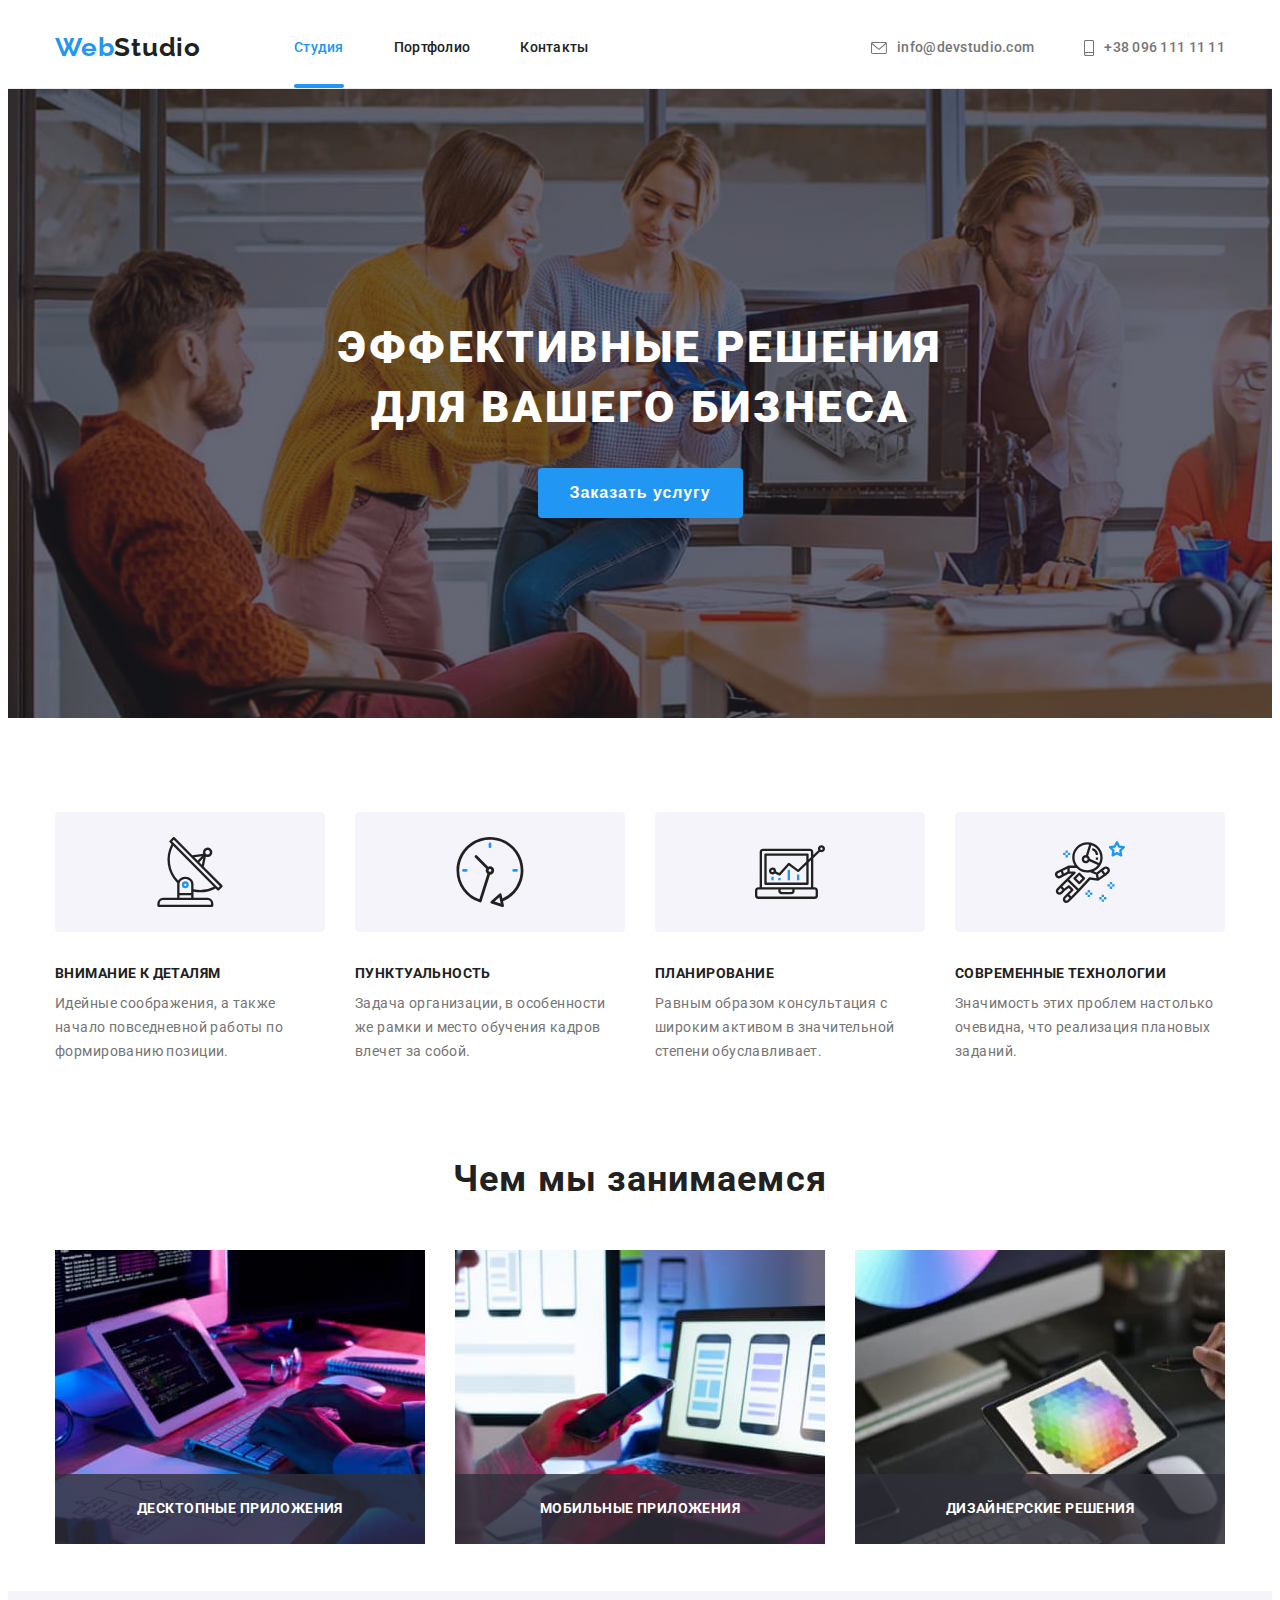
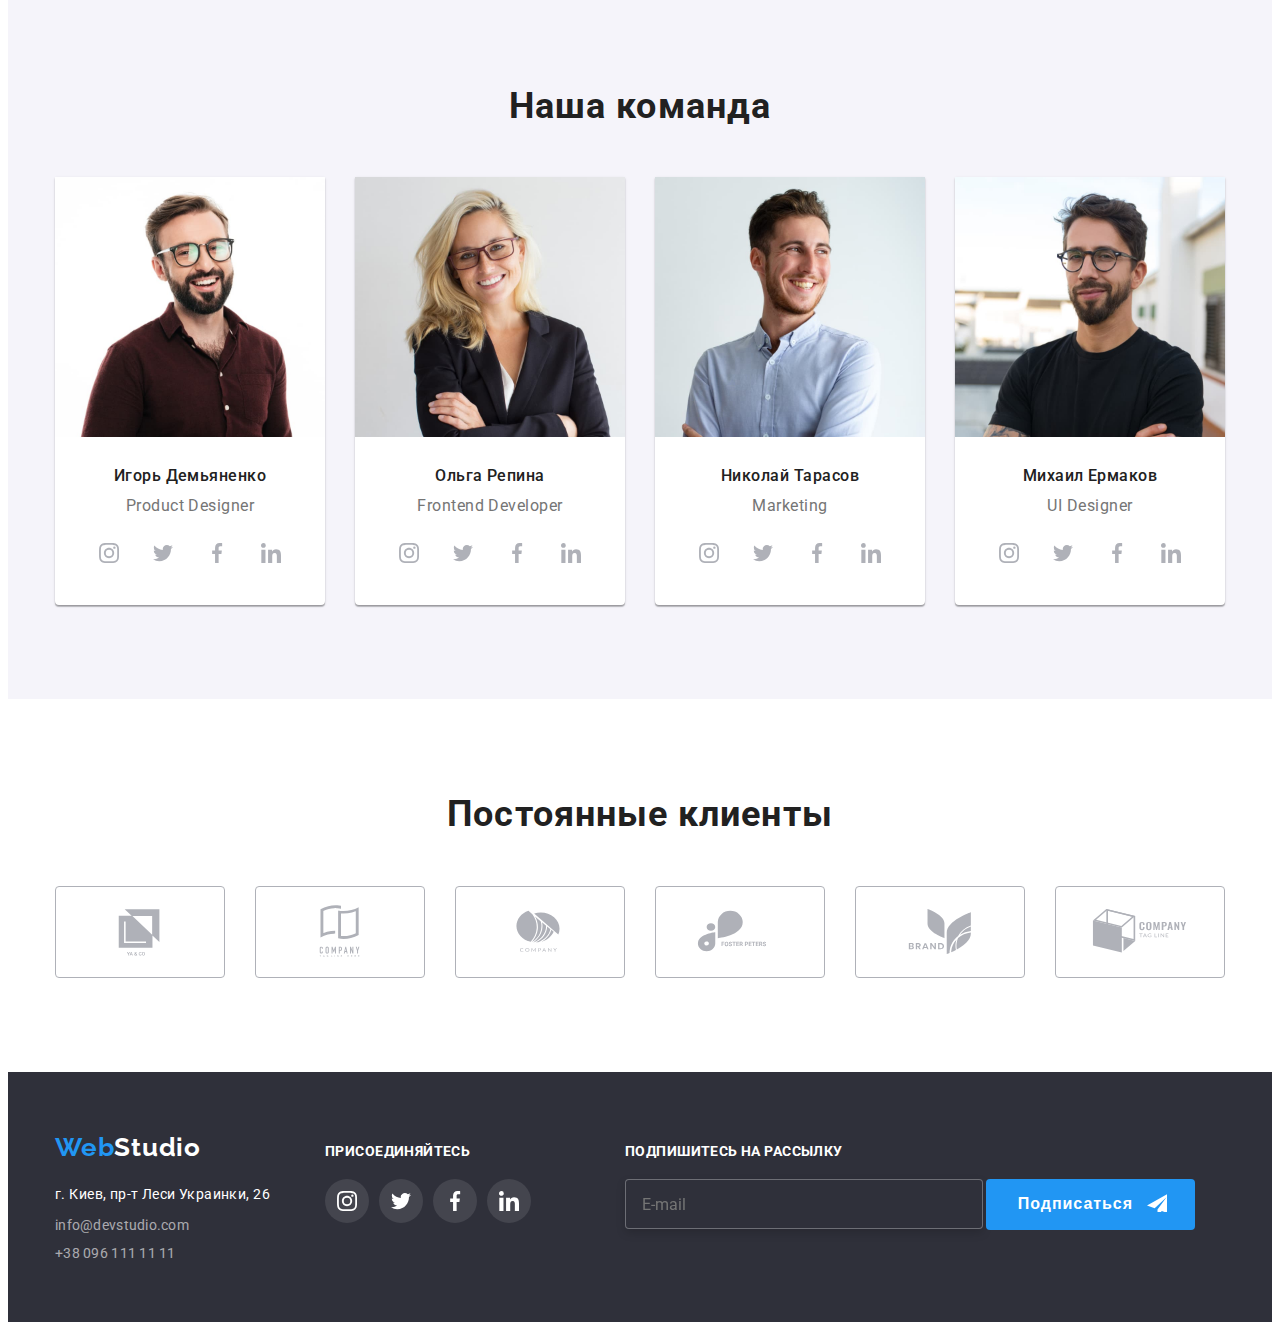
==== index.html @ 7440a3cd "Добавлены формы" ====
<!DOCTYPE html>
<html lang="ru">
<head>
    <meta charset="UTF-8">
    <meta http-equiv="X-UA-Compatible" content="IE=edge">
    <meta name="viewport" content="width=device-width, initial-scale=1.0">
    <title>WebStudio</title>
    <link rel="stylesheet" href="https://cdnjs.cloudflare.com/ajax/libs/modern-normalize/1.1.0/modern-normalize.min.css" integrity="sha512-wpPYUAdjBVSE4KJnH1VR1HeZfpl1ub8YT/NKx4PuQ5NmX2tKuGu6U/JRp5y+Y8XG2tV+wKQpNHVUX03MfMFn9Q==" crossorigin="anonymous" referrerpolicy="no-referrer" />
    <link rel="preconnect" href="https://fonts.googleapis.com"> 
<link rel="preconnect" href="https://fonts.gstatic.com" crossorigin> 
<link href="https://fonts.googleapis.com/css2?family=Raleway:wght@700&family=Roboto:wght@400;500;700;900&display=swap" rel="stylesheet">
<link rel="stylesheet" href="./css/styles.css">
</head>
<body>
    <!--HEADER-->
    <header class="page-header">
       <div class="container header-container">
        <nav class="nav">
            <a class="head-logo" href="./index.html" >Web<span class="logo-black">Studio</span></a>
            <ul class="site-nav list">
            <li class="nav-item">
                <a class="nav-link current" href="./index.html">Студия</a></li>
            <li class="nav-item">
                <a class="nav-link" href="./portfolio.html">Портфолио</a></li>
            <li class="nav-item">
                <a class="nav-link" href="">Контакты</a></li>
        </ul>
    </nav>

        <ul class="adress-list list">
            <li class="adress-link-item">
                <a class="adress-link link" href="mailto:info@devstudio.com">
            <svg class="icon-mail" width="16" height="12">
                <use href="./images/icons.svg#icon-mail"></use></svg>info@devstudio.com</a></li>

            <li class="adress-link-item">
                <a class="adress-link link" href="tel:+380961111111">
                    <svg class="icon-smartphone" width="10" height="16">
                        <use href="./images/icons.svg#icon-smartphone"></use>
                    </svg>+38 096 111 11 11</a></li>
        </ul>
        </div>
    </header>
    <main>
        <!--HERO-->
        <section class="section-hero section">
            <div class="container">
                <div class="title-wrap">
            <h1 class="headline">Эффективные решения для вашего бизнеса</h1>
            <button class="btn" type="button" data-modal-open>Заказать услугу</button>
                </div>
            </div>
        </section>
         <!-- ADVANTAGES----->
        <section class="section-advantages section">
            <div class="container">
            <h2 hidden>Наши преимущества</h2>
            <ul class="advantages-list list">
                <li class="advantage-item icon-antenna">
                    <h3 class="advantage-title">Внимание к деталям</h3>
                    <p class="advantages-text">Идейные соображения, а также начало повседневной работы по формированию позиции.</p>
                </li>
                <li class="advantage-item icon-clock">
                    <h3 class="advantage-title">Пунктуальность</h3>
                    <p class="advantages-text">Задача организации, в особенности же рамки и место обучения кадров влечет за собой.</p>
                </li>
                <li class="advantage-item icon-monitor">
                    <h3 class="advantage-title">Планирование</h3>
                    <p class="advantages-text">Равным образом консультация с широким активом в значительной степени обуславливает.</p>
                </li>
                <li class="advantage-item icon-astronaut">
                    <h3 class="advantage-title">Современные технологии</h3>
                    <p class="advantages-text">Значимость этих проблем настолько очевидна, что реализация плановых заданий.</p>
                </li>
            </ul>
            </div>
        </section>

         <!-- GALLERY -->
    <section class="section-gallery section">
        <div class="container">
        <h2 class="title">Чем мы занимаемся</h2>
        <ul class="img-list-gallery list">
            <li class="img-item-gallery">
                <img class="img-gallery img" 
                src="./images/a1.jpg" 
                alt="Рабочий процесс" 
                width="370" 
                height="294">
              <p class="gallery-overlay">Десктопные приложения</p>
            </li>
            <li class="img-item-gallery">
                <img class="img-gallery img" 
                src="./images/a2.jpg" 
                alt="Рабочий процесс" 
                width="370" 
                height="294">
                <p class="gallery-overlay">Мобильные приложения</p>
            </li>
            <li class="img-item-gallery">
                <img class="img-gallery img" 
                src="./images/a3.jpg" 
                alt="Рабочий процесс" 
                width="370" 
                height="294">
                <p class="gallery-overlay">Дизайнерские решения</p>
            </li>
        </ul>
        </div>
    </section>

     <!-- TEAM -->
    <section class="section-team section">
        <div class="container">
        <h2 class="title">Наша команда</h2>
        <ul class="team-list list">
            <li class="team-item">
                <img 
                class="img-team img" 
                src="./images/a4.jpg" 
                alt="Член команды" 
                width="270" 
                height="260"/>
                <div class="team-sub">
                <h3 class="team-name">Игорь Демьяненко</h3>
                <p class="team-position">Product Designer</p>
                <ul class="social-media-links-list list">
                    <li class="social-media-item">
                        <a href="" class="social-media-link">
                            <svg class="social-media-icon"
                                 width="20"
                                 height="20">
                            <use href="./images/icons.svg#icon-instagram"></use>
                            </svg>
                        </a>
                    </li>
                    <li class="social-media-item">
                        <a href="" class="social-media-link">
                            <svg class="social-media-icon"
                                 width="20"
                                 height="20">
                            <use href="./images/icons.svg#icon-twitter"></use>
                            </svg>
                        </a>
                    </li>
                    <li class="social-media-item">
                        <a href="" class="social-media-link">
                            <svg class="social-media-icon"
                                 width="20"
                                 height="20">
                            <use href="./images/icons.svg#icon-facebook"></use>
                            </svg>
                        </a>
                    </li>
                    <li class="social-media-item">
                        <a href="" class="social-media-link">
                            <svg class="social-media-icon"
                                 width="20"
                                 height="20">
                            <use href="./images/icons.svg#icon-linkedin"></use>
                            </svg>
                        </a>
                    </li>
                </ul>
            </div>
        </li>

            <li class="team-item">
                <img class="img-team img" 
                src="./images/a5.jpg" 
                alt="Член команды" 
                width="270" 
                height="260">
                <div class="team-sub">
                    <h3 class="team-name">Ольга Репина</h3>
                <p class="team-position">Frontend Developer</p>
                <ul class="social-media-links-list list">
                    <li class="social-media-item">
                        <a href="" class="social-media-link">
                            <svg class="social-media-icon"
                                 width="20"
                                 height="20">
                            <use href="./images/icons.svg#icon-instagram"></use>
                            </svg>
                        </a>
                    </li>
                    <li class="social-media-item">
                        <a href="" class="social-media-link">
                            <svg class="social-media-icon"
                                 width="20"
                                 height="20">
                            <use href="./images/icons.svg#icon-twitter"></use>
                            </svg>
                        </a>
                    </li>
                    <li class="social-media-item">
                        <a href="" class="social-media-link">
                            <svg class="social-media-icon"
                                 width="20"
                                 height="20">
                            <use href="./images/icons.svg#icon-facebook"></use>
                            </svg>
                        </a>
                    </li>
                    <li class="social-media-item">
                        <a href="" class="social-media-link">
                            <svg class="social-media-icon"
                                 width="20"
                                 height="20">
                            <use href="./images/icons.svg#icon-linkedin"></use>
                            </svg>
                        </a>
                    </li>
                </ul>
            </div>
        </li>

            <li class="team-item">
                <img class="img-team img" 
                src="./images/a6.jpg" 
                alt="Член команды" 
                width="270" 
                height="260">
                <div class="team-sub">
                    <h3 class="team-name">Николай Тарасов</h3>
                <p class="team-position">Marketing</p>
                <ul class="social-media-links-list list">
                    <li class="social-media-item">
                        <a href="" class="social-media-link">
                            <svg class="social-media-icon"
                                 width="20"
                                 height="20">
                            <use href="./images/icons.svg#icon-instagram"></use>
                            </svg>
                        </a>
                    </li>
                    <li class="social-media-item">
                        <a href="" class="social-media-link">
                            <svg class="social-media-icon"
                                 width="20"
                                 height="20">
                            <use href="./images/icons.svg#icon-twitter"></use>
                            </svg>
                        </a>
                    </li>
                    <li class="social-media-item">
                        <a href="" class="social-media-link">
                            <svg class="social-media-icon"
                                 width="20"
                                 height="20">
                            <use href="./images/icons.svg#icon-facebook"></use>
                            </svg>
                        </a>
                    </li>
                    <li class="social-media-item">
                        <a href="" class="social-media-link">
                            <svg class="social-media-icon"
                                 width="20"
                                 height="20">
                            <use href="./images/icons.svg#icon-linkedin"></use>
                            </svg>
                        </a>
                    </li>
                </ul>
            </div>
        </li>

            <li class="team-item">
                <img class="img-team img" 
                src="./images/a7.jpg" 
                alt="Член команды" 
                width="270" 
                height="260">
                <div class="team-sub">
                    <h3 class="team-name">Михаил Ермаков</h3>
                <p class="team-position">UI Designer</p>
                <ul class="social-media-links-list list">
                    <li class="social-media-item">
                        <a href="" class="social-media-link">
                            <svg class="social-media-icon"
                                 width="20"
                                 height="20">
                            <use href="./images/icons.svg#icon-instagram"></use>
                            </svg>
                        </a>
                    </li>
                    <li class="social-media-item">
                        <a href="" class="social-media-link">
                            <svg class="social-media-icon"
                                 width="20"
                                 height="20">
                            <use href="./images/icons.svg#icon-twitter"></use>
                            </svg>
                        </a>
                    </li>
                    <li class="social-media-item">
                        <a href="" class="social-media-link">
                            <svg class="social-media-icon"
                                 width="20"
                                 height="20">
                            <use href="./images/icons.svg#icon-facebook"></use>
                            </svg>
                        </a>
                    </li>
                    <li class="social-media-item">
                        <a href="" class="social-media-link">
                            <svg class="social-media-icon"
                                 width="20"
                                 height="20">
                            <use href="./images/icons.svg#icon-linkedin"></use>
                            </svg>
                        </a>
                    </li></ul></div>
         </li></ul></div>
          </section>
          <!--CLIENTS-->
        <section class="section-our-clients">
            <div class="container">
                <h2 class="title">Постоянные клиенты</h2>
                <ul class="our-clients-links-list list">

                    <li class="our-clients-item">
                        <a href="" class="our-client-link link">
                            <svg class="our-client-icon"
                                 width="106"
                                 height="60">
                            <use href="./images/icons.svg#icon-logo-one"></use>
                            </svg>
                        </a>
                    </li>

                    <li class="our-clients-item">
                        <a href="" class="our-client-link link">
                            <svg class="our-client-icon"
                                 width="106"
                                 height="60">
                            <use href="./images/icons.svg#icon-logo-two"></use>
                            </svg>
                        </a>
                    </li>

                    <li class="our-clients-item">
                        <a href="" class="our-client-link link">
                            <svg class="our-client-icon"
                                 width="106"
                                 height="60">
                            <use href="./images/icons.svg#icon-logo-three"></use>
                            </svg>
                        </a>
                    </li>

                    <li class="our-clients-item">
                        <a href="" class="our-client-link link">
                            <svg class="our-client-icon"
                                 width="106"
                                 height="60">
                            <use href="./images/icons.svg#icon-logo-four"></use>
                            </svg>
                        </a>
                    </li>

                    <li class="our-clients-item">
                        <a href="" class="our-client-link link">
                            <svg class="our-client-icon"
                                 width="106"
                                 height="60">
                            <use href="./images/icons.svg#icon-logo-five"></use>
                            </svg>
                        </a>
                    </li>

                    <li class="our-clients-item">
                        <a href="" class="our-client-link link">
                            <svg class="our-client-icon"
                                 width="106"
                                 height="60">
                            <use href="./images/icons.svg#icon-logo-six"></use>
                            </svg>
                        </a>
                    </li></ul>
            </div>
        </section>
    </main>

    <!--FOOTER-->
    <footer class="page-footer">
        <div class="container footer-flex">
            <div class="footer-box">
            <div class="logo-contacts">
            <a class="foot-logo link" 
            href="./index.html">Web<span class="logo-white">Studio</span></a>
            <!-- CONTACTS -->
            <address class="contacts">
                <ul class="contact-list list">
                    <li class="contact-item">
                        <a class="city link" 
                        href="">г. Киев, пр-т Леси Украинки, 26</a></li>
                    <li class="contact-item">
                        <a class="contact-link" 
                        href="mailto:info@devstudio.com">info@devstudio.com</a></li>
                    <li class="contact-item">
                        <a class="contact-link" 
                        href="tel:+380961111111">+38 096 111 11 11</a></li>
                </ul>
            </address></div>
            <!--------FOOTER-SOCIAL-LINKS---->
        <div class="footer-social-links">
            <b class="footer-title">присоединяйтесь</b>
            <ul class="footer-social-list list">
                <li class="footer-social-item">
                    <a href="" class="footer-social-link">
                        <svg class="footer-social-icon"
                             width="20"
                             height="20">
                        <use href="./images/icons.svg#icon-instagram"></use>
                        </svg>
                    </a>
                </li>
                
                <li class="footer-social-item">
                    <a href="" class="footer-social-link">
                        <svg class="footer-social-icon"
                             width="20"
                             height="20">
                        <use href="./images/icons.svg#icon-twitter"></use>
                        </svg>
                    </a>
                </li>
                <li class="footer-social-item">
                    <a href="" class="footer-social-link">
                        <svg class="footer-social-icon"
                             width="20"
                             height="20">
                        <use href="./images/icons.svg#icon-facebook"></use>
                        </svg>
                    </a>
                </li>
                <li class="footer-social-item">
                    <a href="" class="footer-social-link">
                        <svg class="footer-social-icon"
                             width="20"
                             height="20">
                        <use href="./images/icons.svg#icon-linkedin"></use>
                        </svg>
                    </a>
                </li>
            </ul>
            </div>
            </div>
            <div class="footer-form">
                <b class="subscribe-text">Подпишитесь на рассылку</b>
                <form class="footer-email-form">
                  <input class="email-footer" type="email" name="mail" placeholder="E-mail">
                  <button class="email-submit-btn btn" type="submit">Подписаться</button>
                </form>
              </div>
            </div>
          </div>
        </div></footer>
          
    <div class="backdrop is-hidden" data-modal>
        <div class="modal">
          <button class="modal-button-close" type="button" data-modal-close>
            <svg width="11" height="11">
              <use href="./images/icons.svg#cross"></use>
            </svg>
          </button>
    
          <form class="form-modal-all">
            <p class="modal-headline">Оставьте свои данные, мы вам перезвоним</p>
    <label class="modal-form-field">Имя<span class="modal-form-field-content">
            <input class="modal-form-input" name="user_name" type="text" required minlength="2"
  pattern="[a-zA-Zа-яёА-ЯЁ]+" placeholder="">
                <svg width="18" height="18" class="modal-form-icons"><use href="./images/icons.svg#icon-person"></use></svg>
          </span></label>
    <label class="modal-form-field">Телефон<span class="modal-form-field-content">
            <input class="modal-form-input" name="user_phone" type="tel" required 
            pattern="[0-9]{3}-[0-9]{3}-[0-9]{2}-[0-9]{2}"  placeholder="">
            <svg width="18" height="18" class="modal-form-icons"><use href="./images/icons.svg#icon-phone-black"></use></svg>
                    </span></label>
    <label class="modal-form-field">Почта<span class="modal-form-field-content">
                      <input class="modal-form-input" name="user_email" type="email" required minlength="2"
                      pattern="[a-z0-9._%+-]+@[a-z0-9.-]+\.[a-z]{2,}$" placeholder="">
                      <svg width="18" height="18" class="modal-form-icons"><use href="./images/icons.svg#icon-email-black"></use></svg>
                              </span></label>
                              <label class="modal-form-field">
                                Комментарий
                                <textarea class="form-textarea" name="user_message" class="modal-form-message" placeholder="Введите текст"></textarea>
                      </label>
                      <div class="checkbox-wrap">
                        <input type="checkbox" name="user_policy" class="modal-form-check visually-hidden" required id="user-policy">
                    <label class="modal-form-check-label" for="user-policy">Соглашаюсь с рассылкой и принимаю <a href="#"
                            class="policy-link">Условия договора</a></label></div>
            <button class="btn form-button" type="submit">Отправить</button>
                          </form>
        </div>
      </div>
      <script src="./js/modal.js"></script>
</body>
</html>
---- css/styles.css ----
:root {
  --accent-color: #2196F3;
  --dark-color: #212121;
  --white-color: #ffffff;
  --grey-color: #757575;
  --timing: cubic-bezier(0.4, 0, 0.2, 1);
}

*,
*::before,
*::after {
  box-sizing: border-box;
}

body {
  color: var(--white-color);
  font-family: "Roboto", sans-serif;
}


/*---COMPONENTS---*/
.title {
  font-style: normal;
  font-weight: 700;
  font-size: 36px;
  line-height: 1.17;
  text-align: center;
  letter-spacing: 0.03em;
  color: var(--dark-color);
  margin-bottom: 50px;
}
.link {
    text-decoration: none;
  }
.list {
    list-style: none;
    padding: 0px;
    margin: 0px;
  }
.current::after {
  position: absolute;
  width: 100%;
  height: 4px;
  border-radius: 2px;
  content: "";
  bottom: -0.5px;
  background-color: var(--accent-color);
  left: 0;
}

.h1,
h2,
h3,
h4,
h5,
h6,
p {
  margin-top: 0;
  margin-bottom: 0;
  padding-top: 0;
  padding-bottom: 0;
}
.visually-hidden {
  position: absolute !important;
  clip: rect(1px 1px 1px 1px);
  clip: rect(1px 1px 1px 1px);
  padding: 0 !important;
  border: 0 !important;
  height: 1px !important;
  width: 1px !important;
  overflow: hidden;
}
.container {
    width: 1200px;
    padding-left: 15px;
    padding-right: 15px;
    margin-left: auto;
    margin-right: auto;
  }
.img {
    display: block;
    height: auto;
    max-width: 100%;
  }
  
.section {
    padding-top: 94px;
    padding-bottom: 94px;
  }

/* =========== HEADER =========== */
.site-nav, 
.adress-list, 
.nav, 
.header-container {
  display: flex;
  align-items: center;
}
.nav-item:not(:last-child) {
  margin-right: 50px;
}
.head-logo {
  font-family: Raleway;
  font-style: normal;
  font-weight: 700;
  font-size: 26px;
  line-height: 31px;
  letter-spacing: 0.03em;
  text-decoration: none;
  color: var(--accent-color);
  margin-right: 93px;
}
.logo-black {
  font-family: Raleway;
  font-style: normal;
  font-weight: 700;
  font-size: 26px;
  line-height: 31px;
  letter-spacing: 0.03em;
  text-decoration: none;
  color: var(--dark-color);
}
.nav-link {
font-style: normal;
font-weight: 500;
font-size: 14px;
line-height: 1.14;
letter-spacing: 0.02em;
text-decoration: none;
color: var(--dark-color);

display: block;
padding-top: 32px;
padding-bottom: 32px;

position: relative;
transition: color 250ms var(--timing);
}

.nav-link:hover,
.nav-link:focus,
.nav-link.current {
  color: var(--accent-color);
}

.nav-item:not(:last-child) {
  margin-right: 50px; 
}
.adress-link {
font-style: normal;
font-weight: 500;
font-size: 14px;
line-height: 1.14;
letter-spacing: 0.02em;
color: var(--grey-color);
display: flex;
align-items: center;

transition: color var(--timing);
}

.adress-link:hover,
.adress-link:focus {
color: var(--accent-color);
}
.adress-list {
  margin-left: auto;
}

.icon-mail {
  fill: currentColor;
  margin-right: 10px;
}
.icon-smartphone {
  fill: currentColor;
  margin-right: 10px;
}

.adress-link-item:not(:last-child) {
  margin-right: 50px;
}

.page-header {
  border-bottom: 1px solid #ececec;
}

/*---HERO---*/
.section-hero {
  background-color: #2f303a;
  background-image: linear-gradient(
  rgba(47, 48, 58, 0.4),
  rgba(47, 48, 58, 0.4)
  ),
  url(../images/background-image.jpg);
  background-repeat: no-repeat;
  background-size: cover;
  text-align: center;

  padding-top: 200px;
  padding-bottom: 200px;
}

.title-wrap {
  margin-left: auto;
  margin-right: auto;
  max-width: 696px;
  min-height: 200px;
}

.headline { 
font-style: normal;
font-weight: 900;
font-size: 44px;
line-height: 1.36;
text-align: center;
letter-spacing: 0.06em;
text-transform: uppercase;
color: var(--white-color);
}

.btn {
  font-style: normal;
  font-weight: 700;
  font-size: 16px;
  line-height: 1.88;
  letter-spacing: 0.06em;
  color: var(--white-color);
  background-color: var(--accent-color);
  text-decoration: none;
  cursor: pointer; 
  padding: 10px 32px;
  border-radius: 4px;
  border: 0px; 

  transition: color 250ms var(--timing), 
  background-color 250ms var(--timing);
}
  
.btn:hover,
.btn:focus {
  color: var(--white-color);
  background-color: #188CE8;
}

/*---ADVANTAGES---*/
.section-advantages {
  padding-top: 94px;
  padding-bottom: 47px;
}
.advantage-item {
  margin-left: 30px;
  margin-top: 30px;
  flex-basis: calc((100% - 120px) / 4);
}
.advantage-item::before {
  display: inline-block;
  content: "";
  width: 270px;
  height: 120px;
  border-radius: 4px;
  background-size: contain;
  background-repeat: no-repeat;
  background-position: center;
  margin-bottom: 30px;
}
.icon-antenna::before {
  background-image: url(../images/antenna.svg);
}
.icon-clock::before {
  background-image: url(../images/clock.svg);
}
.icon-monitor::before {
  background-image: url(../images/monitor.svg);
}
.icon-astronaut::before {
  background-image: url(../images/astronaut.svg)
}

.advantages-list {
  display: flex;
  margin-left: -30px;
  margin-top: -30px;
}
.advantage-title {
  font-style: normal;
  font-weight: 700;
  font-size: 14px;
  line-height: 1.14;
  letter-spacing: 0.03em;
  text-transform: uppercase;
  color: var(--dark-color);
  display: block;
  margin-bottom: 10px;
}
.advantages-text {
  font-style: normal;
  font-weight: 400;
  font-size: 14px;
  line-height: 1.71;
  letter-spacing: 0.03em;
  color: var(--grey-color);
}

/*--GALLERY--*/
.section-gallery {
    padding-top: 47px;
    padding-bottom: 47px;
  }

.img-list-gallery {
  display: flex;
  margin-left: -30px;
  margin-top: -30px;
}
.img-item-gallery {
  margin-left: 30px;
  margin-top: 30px;
  flex-basis: calc((100% - 90px) / 3);
  position: relative;
}
.gallery-overlay {
  position: absolute;
  height: 70px;
  width: 100%;
  bottom: 0;
  left: 0;
  padding: 27px 27px;
  
font-style: normal;
font-weight: 700;
font-size: 14px;
line-height: 1.14;
text-align: center;
letter-spacing: 0.03em;
text-transform: uppercase;

color: var(--white-color);
background: rgba(47, 48, 58, 0.8);
}

/*-------------TEAM-------------------*/
.section-team {
  padding-bottom: 94px;
  padding-top: 94px;
  background-color: #f5f4fa;
}
.social-media-links-list {
  display: inline-flex;
  margin-top: 16px;
}
.social-media-link {
  display: flex;
  justify-content: center;
  align-items: center;
  width: 44px;
  height: 44px;
  border-radius: 50%;

  transition: background-color 250ms var(--timing);
  }
.social-media-icon {
  fill:#AFB1B8;
  transition: fill 250ms var(--timing);
}
.social-media-item:not(:last-child) {
  margin-right: 10px;
}
.social-media-link:hover,
.social-media-link:focus {
  background-color: var(--accent-color);
}
.social-media-link:hover .social-media-icon,
.social-media-link:focus .social-media-icon {
  fill: var(--white-color);
}

.team-list {
  display: flex;
  margin-left: -30px;
  margin-top: -30px;
}
.team-item {
  background-color: var(--white-color);
  margin-left: 30px;
  margin-top: 30px;

  box-shadow: 0px 1px 3px rgba(0, 0, 0, 0.12),
   0px 1px 1px rgba(0, 0, 0, 0.14),
   0px 2px 1px rgba(0, 0, 0, 0.2);
  border-radius: 0px 0px 4px 4px;

  flex-basis: calc((100% - 120px) / 4);
  width: 270px;
  height: 428px;
}
.team-sub {
  padding-left: auto;
  padding-right: auto;
  padding-top: 30px;
  padding-bottom: 30px;
  text-align: center;
}
.team-name {
  font-style: normal;
  font-weight: 500;
  font-size: 16px;
  line-height: 1.18;
  text-align: center;
  letter-spacing: 0.03em;
  color: var(--dark-color);
}
.team-position {
  font-style: normal;
  font-weight: 400;
  font-size: 16px;
  line-height: 1.19;
  text-align: center;
  letter-spacing: 0.03em;
  color: var(--grey-color);
  margin-top: 10px;
}

/*-----------OUR CLIENTS------------*/
.section-our-clients {
  padding-top: 94px;
  padding-bottom: 94px;
}
.our-clients-links-list {
  display: flex;
  justify-content: space-between;
  margin-top: -30px;
  margin-left: -30px;
}
.our-clients-item {
  flex-basis: calc((100% - 180px) / 6);
  margin-top: 30px;
  margin-left: 30px;
}

.our-client-link {
  color: #AFB1B8;
  display: flex;
  justify-content: center;
  align-items: center;
  width: 100%;
  height: 92px;
  border: 1px solid #AFB1B8;
  box-sizing: border-box;
  text-decoration: none;
  border-radius: 4px;

  transition:color 250ms var(--timing);
}
.our-client-link:hover,
.our-client-link:focus {
  color: var(--accent-color);
  border: 1px solid var(--accent-color);
}
.our-client-icon {
  fill: currentColor;
  display: inline-block;
  transition: fill 250ms var(--timing);
}
.our-client-link:hover .our-client-icon
.our-client-link:focus .our-client-icon {
  fill: currentColor;
}
/* =========== FOOTER =========== */
.page-footer {
  padding-top: 60px;
  padding-bottom: 60px;
  background-color: #2f303a;
}
.foot-logo {
  font-family: Raleway;
  font-style: normal;
  font-weight: 700;
  font-size: 26px;
  line-height: 31px;
  letter-spacing: 0.03em;
  text-decoration: none;
  color: var(--accent-color);

  display: inline-block;
  margin-bottom: 20px;
}
.logo-white {
  font-family: Raleway;
  font-style: normal;
  font-weight: 700;
  font-size: 26px;
  line-height: 31px;
  letter-spacing: 0.03em;
  color: var(--white-color);
}

/*--CONTACTS--*/
.contact-item:not(:last-child) {
  margin-bottom: 9px;
}
.contact-link {
  font-style: normal;
  font-weight: 400;
  font-size: 14px;
  line-height: 1.14;
  letter-spacing: 0.02em;
  text-decoration: none;
  color: rgba(255, 255, 255, 0.6);
  display: inline-flex;
  transition: color 250ms var(--timing);
  }
.contact-link:hover,
.contact-link:focus {
  color: var(--accent-color);
  }
.city {
    font-family: Roboto;
    font-style: normal;
    font-weight: 400;
    font-size: 14px;
    line-height: 1.71;
    letter-spacing: 0.03em;
    text-decoration: none;
    display: inline-flex;

    color: var(--white-color);
  }


  /*--------FOOTER-SOCIAL-LINKS----*/
.footer-flex {
    display: flex;
    align-items: baseline;
    flex-basis: calc((100% - 30px)/2);
  }
.footer-title {
  display: inline-block;
  font-style: normal;
  font-weight: 700;
  font-size: 14px;
  line-height: 1.14;
  letter-spacing: 0.03em;
  text-transform: uppercase;
  color: var(--white-color);
  margin-bottom: 20px;
  }

.footer-form {
    flex-basis: calc((100% - 30px)/2);
    }
.footer-social-list {
  display: inline-flex;
  }
.footer-social-link {
    display: flex;
    justify-content: center;
    align-items: center;
    width: 44px;
    height: 44px;
    border-radius: 50%;
    background: rgba(255, 255, 255, 0.1);
    transition: color 250ms var(--timing), 
    background-color 250ms var(--timing);
  }
.footer-social-link:hover,
.footer-social-link:focus {
    background-color: var(--accent-color);
  }
.footer-social-link:hover .footer-social-icon,
.footer-social-link:focus .footer-social-icon {
    fill: var(--white-color)
  }
.footer-social-icon {
    fill: var(--white-color);
    transition: fill 250ms var(--timing);
  }
.footer-social-item:not(:last-child) {
    margin-right: 10px;
  }
.footer-box {
    display: flex;
    align-items: baseline;
    flex-basis: calc((100% - 30px)/2);
  }
.logo-contacts {
    flex-basis: calc((100% - 30px)/2);
  }
.footer-social-links {
    flex-basis: calc((100% - 30px)/2);
  }
.footer-email-form {
  display: flex;
  justify-content: space-between;
  
 }
.email-footer{
  font-family: Roboto;
  font-weight: 400;
  font-size: 16px;
  line-height: 1.25;
  color: rgba(255, 255, 255, 0.6);
  background-color: #2F303A;
  border: 1px solid rgba(255, 255, 255, 0.3);
  box-sizing: border-box;
  filter: drop-shadow(0px 4px 4px rgba(0, 0, 0, 0.15));
  border-radius: 4px;
  height: 50px;
  width: 358px;
  padding-left: 16px;
  padding-top: 15px;
  padding-bottom: 15px;
  align-items: baseline;
  
  }
.email-footer:focus,
.email-footer:hover{
  border: 1px solid var(--accent-color);
  box-sizing: border-box;
  border-radius: 4px;
  }
.email-submit-btn{
    margin-left: auto;
    position: relative;
    padding-right: 62px;
  }
.subscribe-text {
  display: flex;
  font-style: normal;
  font-weight: 700;
  font-size: 14px;
  line-height: 1.14;
  letter-spacing: 0.03em;
  text-transform: uppercase;
  color: var(--white-color);
  margin-bottom: 20px;
}
.email-submit-btn:after {
  content: '';
  background-image: url(../images/icon-send.svg);
  position: absolute;
  width: 20px;
  height: 20px;
  top: 13px;
  right: 28px;
}
/*---------PORTFOLIO----------*/
.title-portfolio {
    font-style: normal;
    font-weight: 700;
    font-size: 18px;
    line-height: 2;
    letter-spacing: 0.06em;
    color: var(--dark-color);
  }
.filter-button {
    font-style: normal;
    font-weight: 500;
    font-size: 16px;
    line-height: 1.63;
    text-align: center;
    letter-spacing: 0.03em;
      
    border-radius: 4px;
    cursor: pointer;
    border: 0px;
    padding: 6px 22px;
    display: inline-block;

    background: #f5f4fa;
    color: var(--dark-color);

    transition: color 250ms var(--timing), 
    background-color 250ms var(--timing);
  }
.filter-button:hover,
.filter-button:focus {
    color: var(--white-color);
    background: var(--accent-color);
  }
.filter-list {
    display: flex;
    justify-content: center;
    margin-bottom: 50px;
  }
.filter-button-item {
    display: inline-block;
    justify-content: center;
    }
.filter-button-item:not(:first-child) {
  margin-left: 6px;
}

.portfolio-list {
    display: flex;
    flex-wrap: wrap;
    margin-left: -30px;
    margin-top: -30px;
  }
.portfolio-item {
    margin-left: 30px;
    margin-top: 30px;
    flex-basis: calc((100% - 90px) / 3);
    transition: box-shadow 250ms var(--timing);
  }
.portfolio-item:hover,
.portfolio-item:focus {
  box-shadow: 
  0px 1px 1px rgba(0, 0, 0, 0.12), 
  0px 4px 4px rgba(0, 0, 0, 0.06), 
  1px 4px 6px rgba(0, 0, 0, 0.16);
}
.img-portfolio-link {
  display: block;
}
.portfolio-card {
  position: relative;
  overflow: hidden;
}

.img-portfolio-link:hover .overlay-text,
.img-portfolio-link:focus .overlay-text {
  transform: translateY(0);
}
.overlay-text {
  font-size: 18px;
  line-height: 1.56;
  color: var(--white-color);
  background-color: rgba(33, 150, 243, 0.9);
  padding: 63px 24px;
  position: absolute;
  top: 0;
  height: 100%;
  width: 100%;
  transform: translateY(100%);
  transition: transform 250ms var(--timing);
}
.portfolio-sub {
    background-color: var(--white-color);
    border-left: 1px solid #eeeeee;
    border-right: 1px solid #eeeeee;
    border-bottom: 1px solid #eeeeee;
    box-sizing: border-box;

    padding-top: 20px;
    padding-bottom: 20px;
    padding-left: 24px;
    padding-right: 24px;
  }
.text-portfolio {
    font-style: normal;
    font-weight: 400;
    font-size: 16px;
    line-height: 1.88;
    letter-spacing: 0.03em;
    color: var(--grey-color);
    margin-top: 4px;
  }
/*=============MODAL===============*/
.backdrop {
  position: fixed;
  top: 0;
  left: 0;
  width: 100%;
  height: 100%;
  background-color: rgba(0, 0, 0, 0.2);
  opacity: 1;
  transition: opacity 250ms var(--timing);
}
.backdrop.is-hidden {
opacity: 0;
pointer-events: none;
transition: opacity 250ms var(--timing);
}
.backdrop.is-hidden .modal {
  transform: translate(-50%,-50%) scale(1.45);
}
.modal {
  min-height: 581px;
  min-width: 528px;
  background-color: var(--white-color);
  position: absolute;
  top: 50%;
  left: 50%;
  transform: translate(-50%, -50%) scale(1);
  transition: transform 250ms var(--timing);
}
.modal-button-close {
    position: absolute;
    top: 8px;
    right: 8px;
    width: 30px;
    height: 30px;
    border-radius: 50%;
    border: 1px solid rgba(0, 0, 0, 0.1);
    background-color: transparent;
    cursor: pointer;
    align-items: center;
    justify-content: center;
    display: flex;
}
.modal-button-close:hover  .close-cross,
.modal-button-close:focus  .close-cross {
  fill: var(--accent-color);
}

.modal-headline{
font-family: inherit;
font-style: normal;
font-weight: 700;
font-size: 20px;
line-height: 1.15;
text-align: center;
letter-spacing: 0.03em;
color: #212121;
margin-bottom: 12px;
}

.form-modal-all{
  display: flex;
  flex-direction: column;
  padding: 40px;
}

.modal-form-field {
  display: inline-block;
  font-family: Roboto;
font-style: normal;
font-weight: normal;
font-size: 12px;
line-height: 1.17;
margin-top: 10px;
letter-spacing: 0.01em;

color: #757575;
}
.modal-form-field-content {
position: relative;
margin-top: 6px;
display: block;
}
.modal-form-input {
  width: 100%;
  height: 40px;
  padding-left: 42px;
  border: 1px solid rgba(33, 33, 33, 0.2);
box-sizing: border-box;
border-radius: 4px;
transition:color 250ms var(--timing);
}

.modal-form-input:focus {
  outline: none;
  border-color: var(--accent-color);
  transition:color 250ms var(--timing);
}

.modal-form-input:focus:not(:placeholder-shown):invalid {
  border: 1px solid var(--accent-color);
box-sizing: border-box;
border-radius: 4px;
}

.modal-form-input:focus:not(:placeholder-shown) .modal-form-icons{
fill: var(--accent-color);
transition:color 250ms var(--timing);
}
.modal-form-icons {
  position: absolute;
  left: 12px;
  top: 11px;

}
.form-textarea{
margin-top: 6px;
width: 100%;
resize: none;
height: 120px;
padding-top: 6px;
padding-left: 16px;
padding-right: 16px;

border: 1px solid rgba(33, 33, 33, 0.2);
box-sizing: border-box;
border-radius: 4px;
}
.form-textarea::placeholder{
  font-family: Roboto;
font-style: normal;
font-weight: normal;
font-size: 12px;
line-height: 14px;
letter-spacing: 0.01em;

color: rgba(117, 117, 117, 0.5);

}
.form-textarea:focus {
  outline: none;
  border-color: var(--accent-color);
}
.modal-form-check-label{
font-family: Roboto;
font-style: normal;
font-weight: normal;
font-size: 14px;
line-height: 1.71;
letter-spacing: 0.03em;
padding-left: 12px;

color: #757575;
}

.policy-link{
  color:var(--accent-color);
}
 .checkbox-wrap{
 margin-top: 20px;
 position: relative;
 }

 .modal-form-check-label::before {
  display: inline-block;
  content: "";
  width: 20px;
  height: 20px;
  cursor: pointer;
  margin-right: 10px;
  border: 1px solid #303030;
  background: #FFFFFF;
box-shadow: 0px 1px 3px rgba(0, 0, 0, 0.12), 0px 1px 1px rgba(0, 0, 0, 0.14), 0px 2px 1px rgba(0, 0, 0, 0.2);
border-radius: 4px;
vertical-align: middle;
transition:color 250ms var(--timing);
}

.modal-form-check:checked + .modal-form-check-label::before {
  background-color: var(--accent-color);
  background-image: url(../images/checkk.svg);
  background-origin: border-box;
  background-size: contain;
  background-repeat: no-repeat;
  transition:color 250ms var(--timing);
}

.modal-form-check:focus + .modal-form-check-label::before {
  outline: 2px solid rgba(0, 0, 255, 0.5);
}
.modal-form-input:focus + .modal-form-icons{
  fill: var(--accent-color);
}
.form-button{
  margin-top: 30px;
  display: inline-block;
  width: 200px;
  height: 50px;
  align-self: center;
  transition:color 250ms var(--timing), background-color 250ms var(--timing);
}
.form-button:hover,
.form-button:focus {
  background-color: #188CE8;
  color: var(--background-color);
}
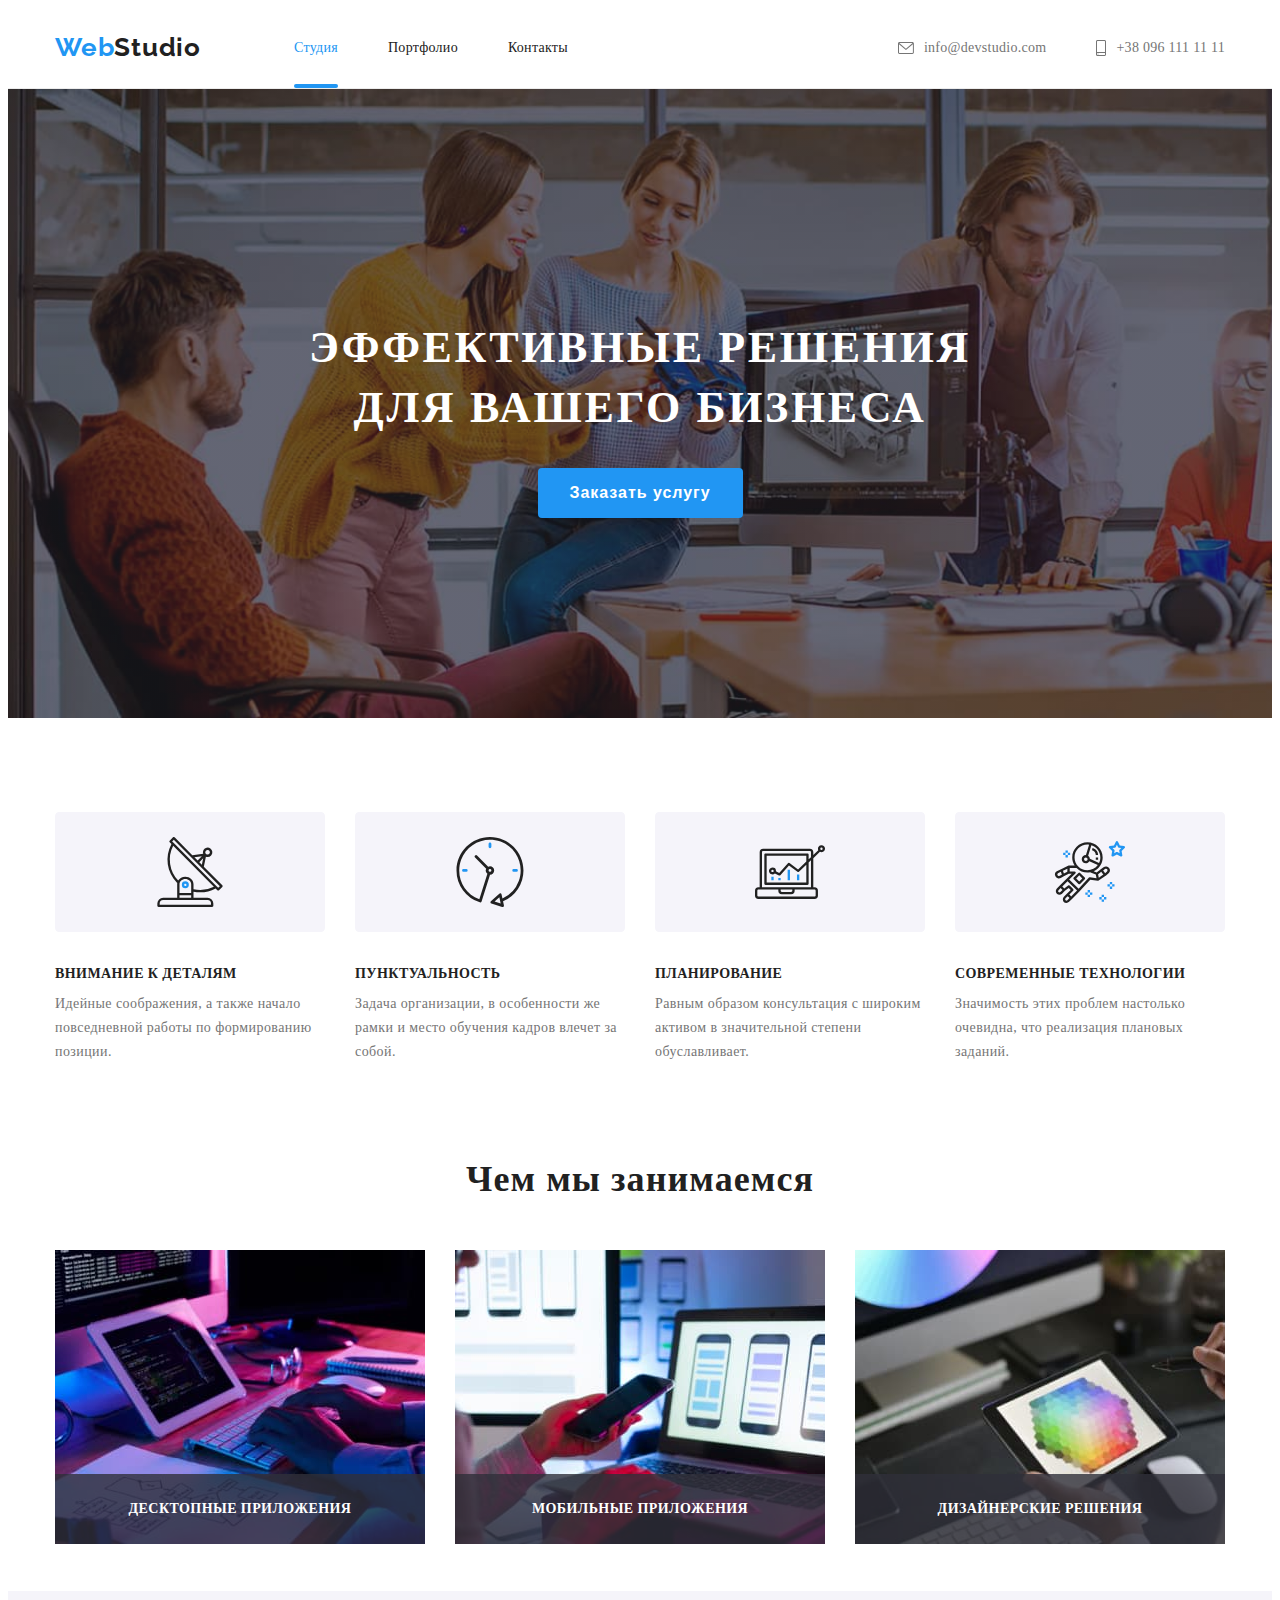
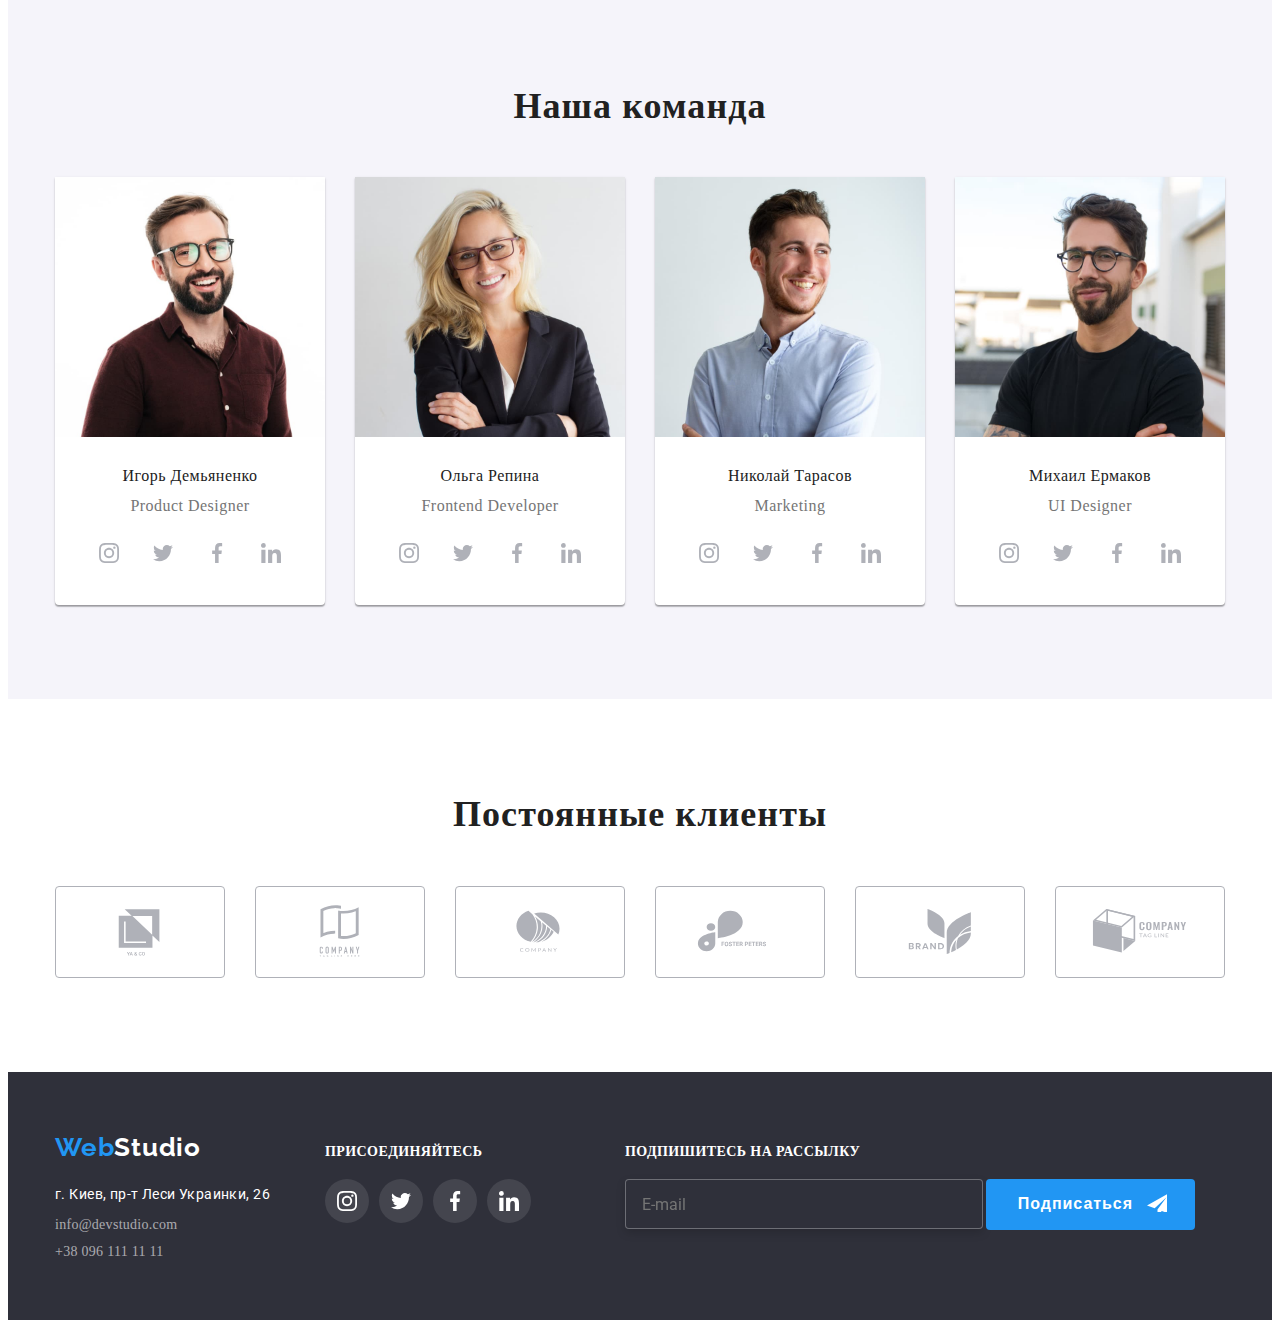
==== commit 9b7decdd: "готовая дз" ====
--- a/index.html
+++ b/index.html
@@ -9,7 +9,7 @@
     <link rel="preconnect" href="https://fonts.googleapis.com"> 
 <link rel="preconnect" href="https://fonts.gstatic.com" crossorigin> 
 <link href="https://fonts.googleapis.com/css2?family=Raleway:wght@700&family=Roboto:wght@400;500;700;900&display=swap" rel="stylesheet">
-<link rel="stylesheet" href="./css/styles.css">
+<link rel="stylesheet" href="./css/main.min.css"/>
 </head>
 <body>
     <!--HEADER-->
@@ -460,6 +460,7 @@
           
     <div class="backdrop is-hidden" data-modal>
         <div class="modal">
+            <p class="modal-headline">Оставьте свои данные, мы вам перезвоним</p>
           <button class="modal-button-close" type="button" data-modal-close>
             <svg width="11" height="11">
               <use href="./images/icons.svg#cross"></use>
@@ -467,20 +468,19 @@
           </button>
     
           <form class="form-modal-all">
-            <p class="modal-headline">Оставьте свои данные, мы вам перезвоним</p>
     <label class="modal-form-field">Имя<span class="modal-form-field-content">
             <input class="modal-form-input" name="user_name" type="text" required minlength="2"
   pattern="[a-zA-Zа-яёА-ЯЁ]+" placeholder="">
-                <svg width="18" height="18" class="modal-form-icons"><use href="./images/icons.svg#icon-person"></use></svg>
+                <svg width="18" height="18" class="modal-form-icons"><use href="./images/icons.svg#icon-person-black"></use></svg>
           </span></label>
     <label class="modal-form-field">Телефон<span class="modal-form-field-content">
             <input class="modal-form-input" name="user_phone" type="tel" required 
-            pattern="[0-9]{3}-[0-9]{3}-[0-9]{2}-[0-9]{2}"  placeholder="">
+            pattern="[0-9]{3}-[0-9]{3}-[0-9]{2}-[0-9]{2}">
             <svg width="18" height="18" class="modal-form-icons"><use href="./images/icons.svg#icon-phone-black"></use></svg>
                     </span></label>
     <label class="modal-form-field">Почта<span class="modal-form-field-content">
                       <input class="modal-form-input" name="user_email" type="email" required minlength="2"
-                      pattern="[a-z0-9._%+-]+@[a-z0-9.-]+\.[a-z]{2,}$" placeholder="">
+                      pattern="[a-z0-9._%+-]+@[a-z0-9.-]+\.[a-z]{2,}$">
                       <svg width="18" height="18" class="modal-form-icons"><use href="./images/icons.svg#icon-email-black"></use></svg>
                               </span></label>
                               <label class="modal-form-field">
--- a/css/main.min.css
+++ b/css/main.min.css
@@ -0,0 +1,2 @@
+.body{color:#ffffff;font-family:"Roboto", sans-serif}.img{display:block;height:auto;max-width:100%}.h1,h2,h3,h4,h5,h6,p{margin-top:0;margin-bottom:0;padding-top:0;padding-bottom:0}.container{width:1200px;padding-left:15px;padding-right:15px;margin-left:auto;margin-right:auto}.section{padding-top:94px;padding-bottom:94px}.btn{font-style:normal;font-weight:700;font-size:16px;line-height:1.88;letter-spacing:0.06em;color:#ffffff;background-color:#2196F3;text-decoration:none;cursor:pointer;padding:10px 32px;border-radius:4px;border:0px;transition:color 250ms cubic-bezier(0.4, 0, 0.2, 1),background-color 250ms cubic-bezier(0.4, 0, 0.2, 1)}.btn:hover,.btn:focus{color:#ffffff;background-color:#188CE8}.adress-link{font-style:normal;font-weight:500;font-size:14px;line-height:1.14;letter-spacing:0.02em;color:#757575;display:flex;align-items:center;transition:color 250ms cubic-bezier(0.4, 0, 0.2, 1)}.adress-link:hover,.adress-link:focus{color:#2196F3}.adress-link-item:not(:last-child){margin-right:50px}.icon-mail{fill:currentColor;margin-right:10px}.icon-smartphone{fill:currentColor;margin-right:10px}.link{text-decoration:none}.current::after{position:absolute;width:100%;height:4px;border-radius:2px;content:"";bottom:-0.5px;background-color:#2196F3;left:0}.list{list-style:none;padding:0px;margin:0px}.head-logo{font-family:Raleway;font-style:normal;font-weight:700;font-size:26px;line-height:31px;letter-spacing:0.03em;text-decoration:none;color:#2196F3;margin-right:93px}.logo-black{font-family:Raleway;font-style:normal;font-weight:700;font-size:26px;line-height:31px;letter-spacing:0.03em;text-decoration:none;color:#212121}.foot-logo{font-family:Raleway;font-style:normal;font-weight:700;font-size:26px;line-height:31px;letter-spacing:0.03em;text-decoration:none;color:#2196F3;display:inline-block;margin-bottom:20px}.logo-white{font-family:Raleway;font-style:normal;font-weight:700;font-size:26px;line-height:31px;letter-spacing:0.03em;color:#ffffff}.site-nav,.adress-list,.nav,.header-container{display:flex;align-items:center}.nav-item:not(:last-child){margin-right:50px}.nav-link{font-style:normal;font-weight:500;font-size:14px;line-height:1.14;letter-spacing:0.02em;text-decoration:none;color:#212121;display:block;padding-top:32px;padding-bottom:32px;position:relative;transition:color 250ms cubic-bezier(0.4, 0, 0.2, 1)}.nav-link:hover,.nav-link:focus,.nav-link.current{color:#2196F3}.nav-item:not(:last-child){margin-right:50px}.adress-list{margin-left:auto}*,*::before,*::after{box-sizing:border-box}.title{font-style:normal;font-weight:700;font-size:36px;line-height:1.17;text-align:center;letter-spacing:0.03em;color:#212121;margin-bottom:50px}.backdrop{position:fixed;top:0;left:0;width:100%;height:100%;background-color:rgba(0,0,0,0.2);opacity:1;transition:opacity 350ms cubic-bezier(0.4, 0, 0.2, 1)}.backdrop.is-hidden{opacity:0;pointer-events:none}.backdrop.is-hidden .modal{transform:translate(-50%, -50%) scale(1.45)}.modal{min-height:581px;min-width:528px;background-color:#ffffff;position:absolute;top:50%;left:50%;padding:40px;transform:translate(-50%, -50%) scale(1);transition:transform 250ms cubic-bezier(0.4, 0, 0.2, 1)}.modal-button-close{position:absolute;top:8px;right:8px;width:30px;height:30px;border-radius:50%;border:1px solid rgba(0,0,0,0.1);background-color:transparent;cursor:pointer;align-items:center;justify-content:center;display:flex}.modal-button-close:hover .close-cross,.modal-button-close:focus .close-cross{fill:#2196F3}.modal-headline{font-family:inherit;font-style:normal;font-weight:700;font-size:20px;line-height:1.15;text-align:center;letter-spacing:0.03em;color:#212121;margin-bottom:12px}.form-modal-all{display:flex;flex-direction:column}.modal-form-field{display:inline-block;font-family:Roboto;font-style:normal;font-weight:normal;font-size:12px;line-height:1.17;margin-top:10px;letter-spacing:0.01em;color:#757575}.modal-form-field-content{position:relative;margin-top:6px;display:block}.modal-form-input{width:100%;height:40px;padding-left:42px;border:1px solid rgba(33,33,33,0.2);box-sizing:border-box;border-radius:4px;transition:color 250ms cubic-bezier(0.4, 0, 0.2, 1)}.modal-form-input:focus{outline:none;border-color:#2196F3;transition:color 250ms cubic-bezier(0.4, 0, 0.2, 1)}.modal-form-input:focus:not(:placeholder-shown):invalid{border:1px solid #2196F3;box-sizing:border-box;border-radius:4px}.modal-form-input:focus:not(:placeholder-shown) .modal-form-icons{fill:#2196F3;transition:color 250ms cubic-bezier(0.4, 0, 0.2, 1)}.modal-form-icons{position:absolute;left:12px;top:11px}.form-textarea{margin-top:6px;width:100%;resize:none;height:120px;padding-top:6px;padding-left:16px;padding-right:16px;border:1px solid rgba(33,33,33,0.2);box-sizing:border-box;border-radius:4px}.form-textarea::placeholder{font-family:Roboto;font-style:normal;font-weight:normal;font-size:12px;line-height:14px;letter-spacing:0.01em;color:rgba(117,117,117,0.5)}.form-textarea:focus{outline:none;border-color:#2196F3}.modal-form-check-label{font-family:Roboto;font-style:normal;font-weight:normal;font-size:14px;line-height:1.71;letter-spacing:0.03em;padding-left:12px;color:#757575}.policy-link{color:#2196F3}.checkbox-wrap{margin-top:20px;position:relative}.modal-form-check-label::before{display:inline-block;content:"";width:20px;height:20px;cursor:pointer;margin-right:10px;border:1px solid #303030;background:#FFFFFF;box-shadow:0px 1px 3px rgba(0,0,0,0.12),0px 1px 1px rgba(0,0,0,0.14),0px 2px 1px rgba(0,0,0,0.2);border-radius:4px;vertical-align:middle;transition:color 250ms cubic-bezier(0.4, 0, 0.2, 1)}.modal-form-check:checked+.modal-form-check-label::before{background-color:#2196F3;background-image:url(../images/checkk.svg);background-origin:border-box;background-size:contain;background-repeat:no-repeat;transition:color 250ms cubic-bezier(0.4, 0, 0.2, 1)}.modal-form-check:focus+.modal-form-check-label::before{outline:2px solid rgba(0,0,255,0.5)}.modal-form-input:focus+.modal-form-icons{fill:#2196F3}.form-button{margin-top:30px;display:inline-block;width:200px;height:50px;align-self:center;transition:color 250ms cubic-bezier(0.4, 0, 0.2, 1),background-color 250ms cubic-bezier(0.4, 0, 0.2, 1)}.form-button:hover,.form-button:focus{background-color:#188CE8;color:#ffffff}.footer-email-form{display:flex;justify-content:space-between}.email-footer{font-family:Roboto;font-weight:400;font-size:16px;line-height:1.25;color:rgba(255,255,255,0.6);background-color:#2F303A;border:1px solid rgba(255,255,255,0.3);box-sizing:border-box;filter:drop-shadow(0px 4px 4px rgba(0,0,0,0.15));border-radius:4px;height:50px;width:358px;padding-left:16px;padding-top:15px;padding-bottom:15px;align-items:baseline}.email-footer:focus,.email-footer:hover{border:1px solid #2196F3;box-sizing:border-box;border-radius:4px}.email-submit-btn{margin-left:auto;position:relative;padding-right:62px}.subscribe-text{display:flex;font-style:normal;font-weight:700;font-size:14px;line-height:1.14;letter-spacing:0.03em;text-transform:uppercase;color:#ffffff;margin-bottom:20px}.email-submit-btn:after{content:'';background-image:url(../images/icon-send.svg);position:absolute;width:20px;height:20px;top:13px;right:28px}.page-footer{padding-top:60px;padding-bottom:60px;background-color:#2f303a}.contact-item:not(:last-child){margin-bottom:9px}.contact-link{font-style:normal;font-weight:400;font-size:14px;line-height:1.14;letter-spacing:0.02em;text-decoration:none;color:rgba(255,255,255,0.6);display:inline-flex;transition:color 250ms cubic-bezier(0.4, 0, 0.2, 1)}.contact-link:hover,.contact-link:focus{color:#2196F3}.city{font-family:Roboto;font-style:normal;font-weight:400;font-size:14px;line-height:1.71;letter-spacing:0.03em;text-decoration:none;display:inline-flex;color:#ffffff}.footer-flex{display:flex;align-items:baseline}.footer-title{display:inline-block;font-style:normal;font-weight:700;font-size:14px;line-height:1.14;letter-spacing:0.03em;text-transform:uppercase;color:#ffffff;margin-bottom:20px}.footer-form{flex-basis:calc((100% - 30px)/2)}.footer-social-list{display:inline-flex}.footer-social-link{display:flex;justify-content:center;align-items:center;width:44px;height:44px;border-radius:50%;background:rgba(255,255,255,0.1);transition:color 250ms cubic-bezier(0.4, 0, 0.2, 1),background-color 250ms cubic-bezier(0.4, 0, 0.2, 1)}.footer-social-link:hover,.footer-social-link:focus{background-color:#2196F3}.footer-social-link:hover .footer-social-icon,.footer-social-link:focus .footer-social-icon{fill:#ffffff}.footer-social-icon{fill:#ffffff;transition:fill 250ms cubic-bezier(0.4, 0, 0.2, 1)}.footer-social-item:not(:last-child){margin-right:10px}.footer-box{display:flex;align-items:baseline;flex-basis:calc((100% - 30px)/2)}.logo-contacts{flex-basis:calc((100% - 30px)/2)}.footer-social-links{flex-basis:calc((100% - 30px)/2)}.section-advantages{padding-top:94px;padding-bottom:47px}.advantage-item{margin-left:30px;margin-top:30px;flex-basis:calc((100% - 120px) / 4)}.advantage-item::before{display:inline-block;content:"";width:270px;height:120px;border-radius:4px;background-size:contain;background-repeat:no-repeat;background-position:center;margin-bottom:30px}.icon-antenna::before{background-image:url(../images/antenna.svg)}.icon-clock::before{background-image:url(../images/clock.svg)}.icon-monitor::before{background-image:url(../images/monitor.svg)}.icon-astronaut::before{background-image:url(../images/astronaut.svg)}.advantages-list{display:flex;margin-left:-30px;margin-top:-30px}.advantage-title{font-style:normal;font-weight:700;font-size:14px;line-height:1.14;letter-spacing:0.03em;text-transform:uppercase;color:#212121;display:block;margin-bottom:10px}.advantages-text{font-style:normal;font-weight:400;font-size:14px;line-height:1.71;letter-spacing:0.03em;color:#757575}.section-our-clients{padding-top:94px;padding-bottom:94px}.our-clients-links-list{display:flex;justify-content:space-between;margin-top:-30px;margin-left:-30px}.our-clients-item{flex-basis:calc((100% - 180px) / 6);margin-top:30px;margin-left:30px}.our-client-link{color:#AFB1B8;display:flex;justify-content:center;align-items:center;width:100%;height:92px;border:1px solid #AFB1B8;box-sizing:border-box;text-decoration:none;border-radius:4px;transition:color 250ms cubic-bezier(0.4, 0, 0.2, 1)}.our-client-link:hover,.our-client-link:focus{color:#2196F3;border:1px solid #2196F3}.our-client-icon{fill:currentColor;display:inline-block;transition:fill 250ms cubic-bezier(0.4, 0, 0.2, 1)}.our-client-link:hover .our-client-icon .our-client-link:focus .our-client-icon{fill:currentColor}.section-gallery{padding-top:47px;padding-bottom:47px}.img-list-gallery{display:flex;margin-left:-30px;margin-top:-30px}.img-item-gallery{margin-left:30px;margin-top:30px;flex-basis:calc((100% - 90px) / 3);position:relative}.gallery-overlay{position:absolute;height:70px;width:100%;bottom:0;left:0;padding:27px 27px;font-style:normal;font-weight:700;font-size:14px;line-height:1.14;text-align:center;letter-spacing:0.03em;text-transform:uppercase;color:#ffffff;background:rgba(47,48,58,0.8)}.page-header{border-bottom:1px solid #ececec}.section-hero{background-color:#2f303a;background-image:linear-gradient(rgba(47,48,58,0.4), rgba(47,48,58,0.4)),url(../images/background-image.jpg);background-repeat:no-repeat;background-size:cover;text-align:center;padding-top:200px;padding-bottom:200px}.title-wrap{margin-left:auto;margin-right:auto;max-width:696px;min-height:200px}.headline{font-style:normal;font-weight:900;font-size:44px;line-height:1.36;text-align:center;letter-spacing:0.06em;text-transform:uppercase;color:#ffffff}.title-portfolio{font-style:normal;font-weight:700;font-size:18px;line-height:2;letter-spacing:0.06em;color:#212121}.filter-button{font-style:normal;font-weight:500;font-size:16px;line-height:1.63;text-align:center;letter-spacing:0.03em;border-radius:4px;cursor:pointer;border:0px;padding:6px 22px;display:inline-block;background:#f5f4fa;color:#212121;transition:color 250ms cubic-bezier(0.4, 0, 0.2, 1),background-color 250ms cubic-bezier(0.4, 0, 0.2, 1)}.filter-button:hover,.filter-button:focus{color:#ffffff;background:#2196F3}.filter-list{display:flex;justify-content:center;margin-bottom:50px}.filter-button-item{display:inline-block;justify-content:center}.filter-button-item:not(:first-child){margin-left:6px}.portfolio-list{display:flex;flex-wrap:wrap;margin-left:-30px;margin-top:-30px}.portfolio-item{margin-left:30px;margin-top:30px;flex-basis:calc((100% - 90px) / 3);transition:box-shadow 250ms cubic-bezier(0.4, 0, 0.2, 1)}.portfolio-item:hover,.portfolio-item:focus{box-shadow:0px 1px 1px rgba(0,0,0,0.12),0px 4px 4px rgba(0,0,0,0.06),1px 4px 6px rgba(0,0,0,0.16)}.img-portfolio-link{display:block}.portfolio-card{position:relative;overflow:hidden}.img-portfolio-link:hover .overlay-text,.img-portfolio-link:focus .overlay-text{transform:translateY(0)}.overlay-text{font-size:18px;line-height:1.56;color:#ffffff;background-color:rgba(33,150,243,0.9);padding:63px 24px;position:absolute;top:0;height:100%;width:100%;transform:translateY(100%);transition:transform 250ms cubic-bezier(0.4, 0, 0.2, 1)}.portfolio-sub{background-color:#ffffff;border-left:1px solid #eeeeee;border-right:1px solid #eeeeee;border-bottom:1px solid #eeeeee;box-sizing:border-box;padding-top:20px;padding-bottom:20px;padding-left:24px;padding-right:24px}.text-portfolio{font-style:normal;font-weight:400;font-size:16px;line-height:1.88;letter-spacing:0.03em;color:#757575;margin-top:4px}.section-team{padding-bottom:94px;padding-top:94px;background-color:#f5f4fa}.social-media-links-list{display:inline-flex;margin-top:16px}.social-media-link{display:flex;justify-content:center;align-items:center;width:44px;height:44px;border-radius:50%;transition:background-color 250ms cubic-bezier(0.4, 0, 0.2, 1)}.social-media-icon{fill:#AFB1B8;transition:fill 250ms cubic-bezier(0.4, 0, 0.2, 1)}.social-media-item:not(:last-child){margin-right:10px}.social-media-link:hover,.social-media-link:focus{background-color:#2196F3}.social-media-link:hover .social-media-icon,.social-media-link:focus .social-media-icon{fill:#ffffff}.team-list{display:flex;margin-left:-30px;margin-top:-30px}.team-item{background-color:#ffffff;margin-left:30px;margin-top:30px;box-shadow:0px 1px 3px rgba(0,0,0,0.12),0px 1px 1px rgba(0,0,0,0.14),0px 2px 1px rgba(0,0,0,0.2);border-radius:0px 0px 4px 4px;flex-basis:calc((100% - 120px) / 4);width:270px;height:428px}.team-sub{padding-left:auto;padding-right:auto;padding-top:30px;padding-bottom:30px;text-align:center}.team-name{font-style:normal;font-weight:500;font-size:16px;line-height:1.18;text-align:center;letter-spacing:0.03em;color:#212121}.team-position{font-style:normal;font-weight:400;font-size:16px;line-height:1.19;text-align:center;letter-spacing:0.03em;color:#757575;margin-top:10px}.visually-hidden{position:absolute !important;clip:rect(1px 1px 1px 1px);clip:rect(1px 1px 1px 1px);padding:0 !important;border:0 !important;height:1px !important;width:1px !important;overflow:hidden}
+/*# sourceMappingURL=main.min.css.map */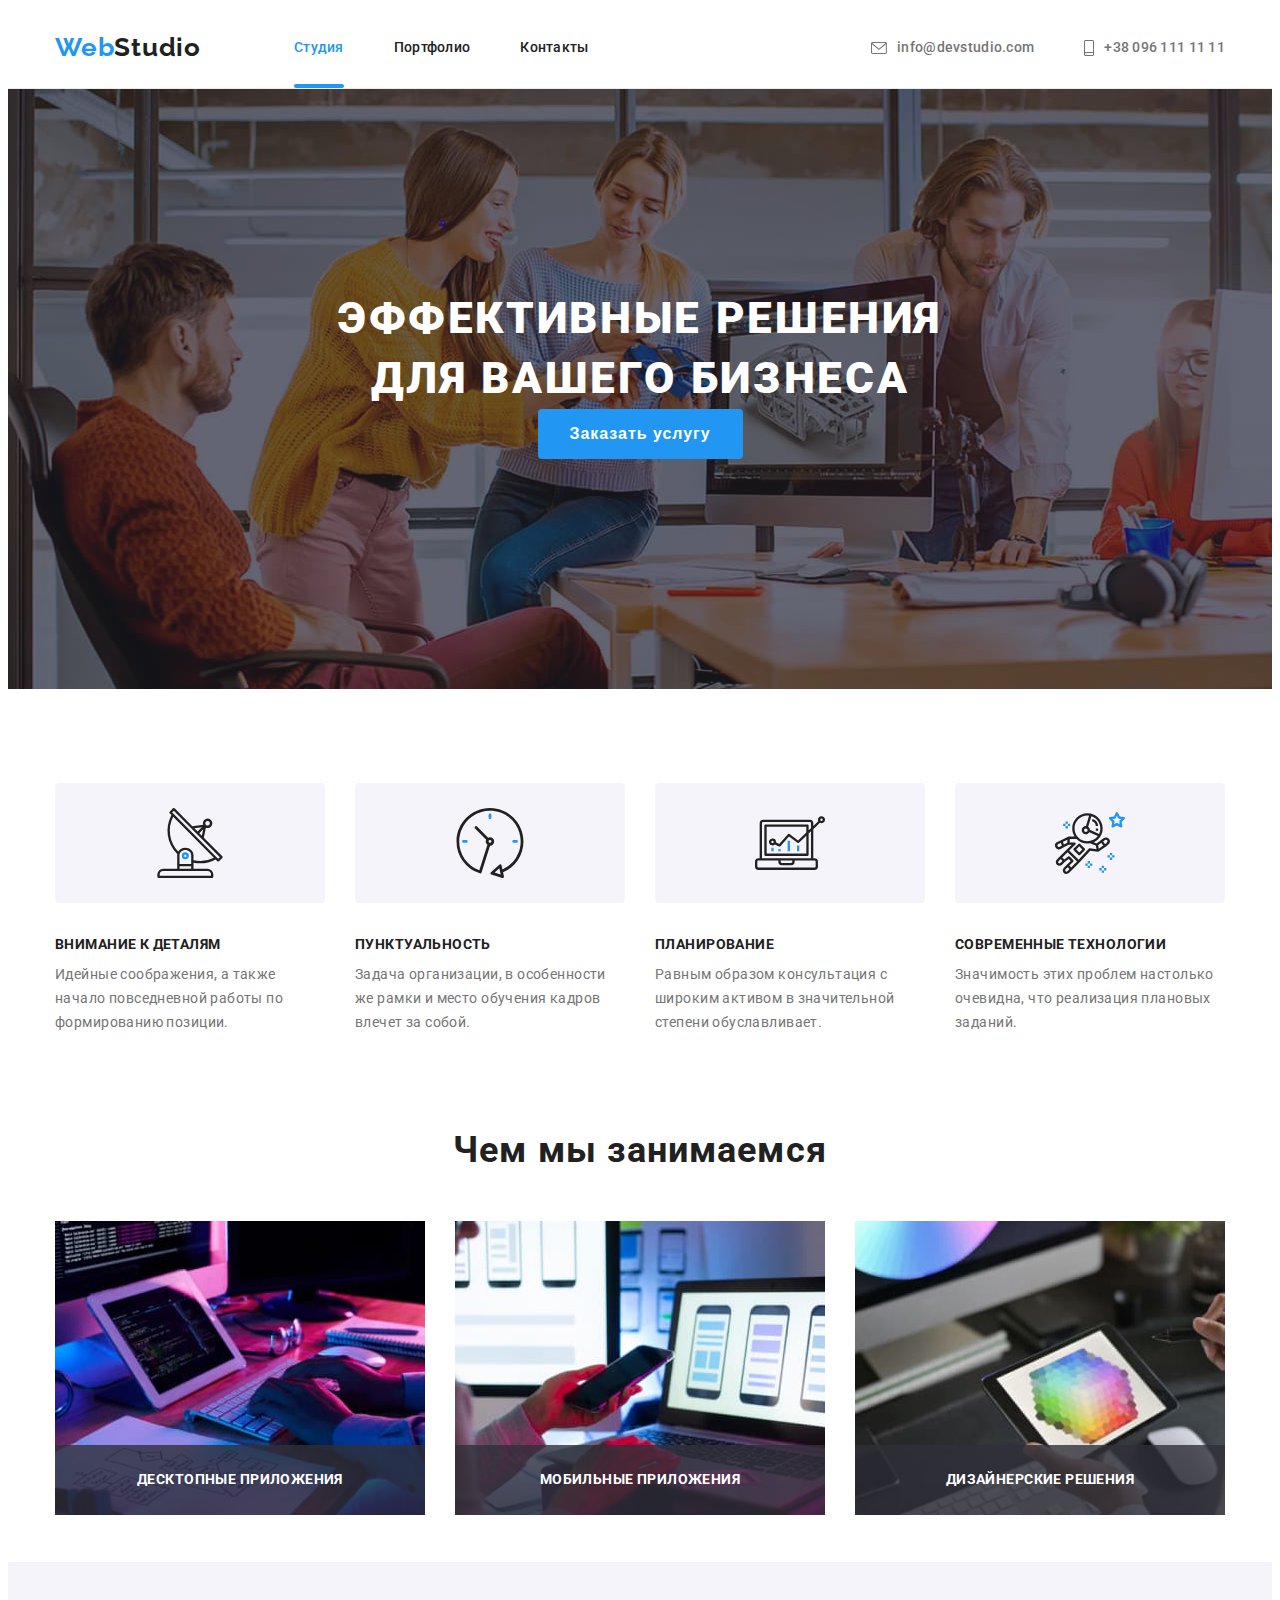
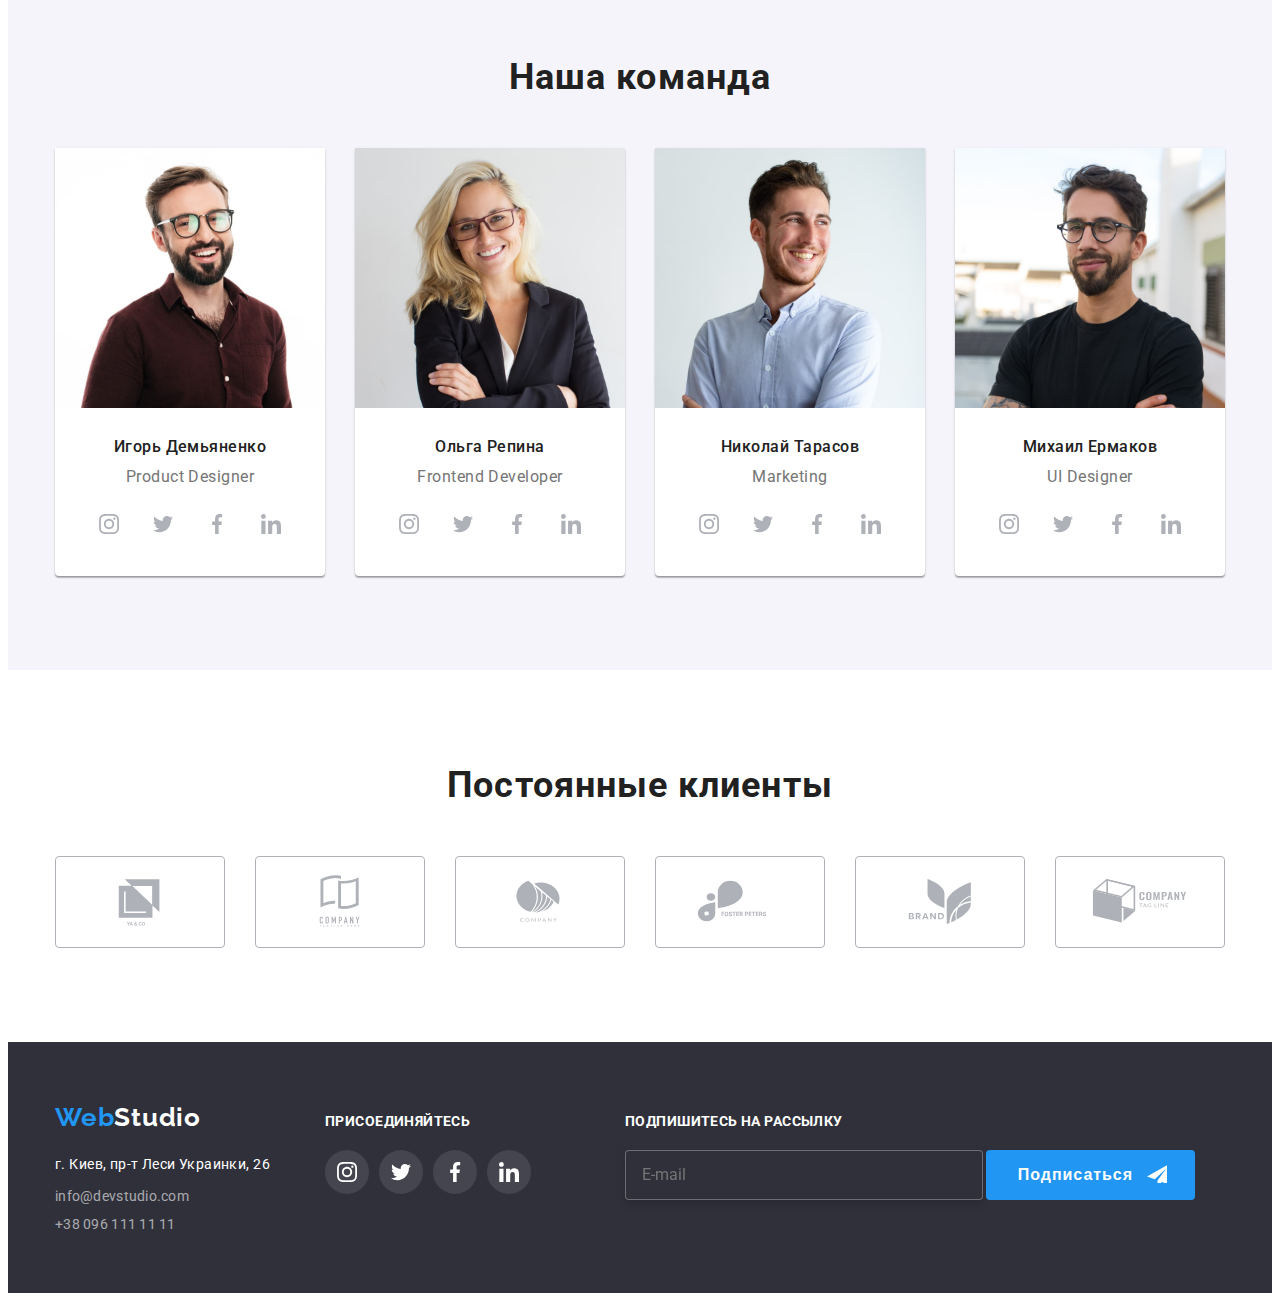
==== commit 286e541e: "исправляет ошибки" ====
--- a/index.html
+++ b/index.html
@@ -1,500 +1,532 @@
 <!DOCTYPE html>
 <html lang="ru">
-<head>
-    <meta charset="UTF-8">
-    <meta http-equiv="X-UA-Compatible" content="IE=edge">
-    <meta name="viewport" content="width=device-width, initial-scale=1.0">
+  <head>
+    <meta charset="UTF-8" />
+    <meta http-equiv="X-UA-Compatible" content="IE=edge" />
+    <meta name="viewport" content="width=device-width, initial-scale=1.0" />
     <title>WebStudio</title>
-    <link rel="stylesheet" href="https://cdnjs.cloudflare.com/ajax/libs/modern-normalize/1.1.0/modern-normalize.min.css" integrity="sha512-wpPYUAdjBVSE4KJnH1VR1HeZfpl1ub8YT/NKx4PuQ5NmX2tKuGu6U/JRp5y+Y8XG2tV+wKQpNHVUX03MfMFn9Q==" crossorigin="anonymous" referrerpolicy="no-referrer" />
-    <link rel="preconnect" href="https://fonts.googleapis.com"> 
-<link rel="preconnect" href="https://fonts.gstatic.com" crossorigin> 
-<link href="https://fonts.googleapis.com/css2?family=Raleway:wght@700&family=Roboto:wght@400;500;700;900&display=swap" rel="stylesheet">
-<link rel="stylesheet" href="./css/main.min.css"/>
-</head>
-<body>
+    <link rel="preconnect" href="https://fonts.googleapis.com" />
+    <link rel="preconnect" href="https://fonts.gstatic.com" crossorigin />
+    <link
+      href="https://fonts.googleapis.com/css2?family=Raleway:wght@700&family=Roboto:wght@400;500;700;900&display=swap"
+      rel="stylesheet"
+    />
+    <link
+      rel="stylesheet"
+      href="https://cdnjs.cloudflare.com/ajax/libs/modern-normalize/1.1.0/modern-normalize.min.css"
+      integrity="sha512-wpPYUAdjBVSE4KJnH1VR1HeZfpl1ub8YT/NKx4PuQ5NmX2tKuGu6U/JRp5y+Y8XG2tV+wKQpNHVUX03MfMFn9Q=="
+      crossorigin="anonymous"
+      referrerpolicy="no-referrer"
+    />
+    <link rel="stylesheet" href="./css/main.min.css" />
+  </head>
+  <body>
     <!--HEADER-->
     <header class="page-header">
-       <div class="container header-container">
+      <div class="container header-container">
         <nav class="nav">
-            <a class="head-logo" href="./index.html" >Web<span class="logo-black">Studio</span></a>
-            <ul class="site-nav list">
+          <a class="head-logo" href="./index.html">Web<span class="logo-black">Studio</span></a>
+          <ul class="site-nav list">
             <li class="nav-item">
-                <a class="nav-link current" href="./index.html">Студия</a></li>
+              <a class="nav-link current" href="./index.html">Студия</a>
+            </li>
             <li class="nav-item">
-                <a class="nav-link" href="./portfolio.html">Портфолио</a></li>
+              <a class="nav-link" href="./portfolio.html">Портфолио</a>
+            </li>
             <li class="nav-item">
-                <a class="nav-link" href="">Контакты</a></li>
+              <a class="nav-link" href="">Контакты</a>
+            </li>
+          </ul>
+        </nav>
+
+        <ul class="adress-list list">
+          <li class="adress-link-item">
+            <a class="adress-link link" href="mailto:info@devstudio.com">
+              <svg class="icon-mail" width="16" height="12">
+                <use href="./images/icons.svg#icon-mail"></use></svg
+              >info@devstudio.com</a
+            >
+          </li>
+
+          <li class="adress-link-item">
+            <a class="adress-link link" href="tel:+380961111111">
+              <svg class="icon-smartphone" width="10" height="16">
+                <use href="./images/icons.svg#icon-smartphone"></use></svg
+              >+38 096 111 11 11</a
+            >
+          </li>
         </ul>
-    </nav>
-
-        <ul class="adress-list list">
-            <li class="adress-link-item">
-                <a class="adress-link link" href="mailto:info@devstudio.com">
-            <svg class="icon-mail" width="16" height="12">
-                <use href="./images/icons.svg#icon-mail"></use></svg>info@devstudio.com</a></li>
-
-            <li class="adress-link-item">
-                <a class="adress-link link" href="tel:+380961111111">
-                    <svg class="icon-smartphone" width="10" height="16">
-                        <use href="./images/icons.svg#icon-smartphone"></use>
-                    </svg>+38 096 111 11 11</a></li>
-        </ul>
-        </div>
+      </div>
     </header>
     <main>
-        <!--HERO-->
-        <section class="section-hero section">
-            <div class="container">
-                <div class="title-wrap">
+      <!--HERO-->
+      <section class="section-hero section">
+        <div class="container">
+          <div class="title-wrap">
             <h1 class="headline">Эффективные решения для вашего бизнеса</h1>
             <button class="btn" type="button" data-modal-open>Заказать услугу</button>
-                </div>
-            </div>
-        </section>
-         <!-- ADVANTAGES----->
-        <section class="section-advantages section">
-            <div class="container">
-            <h2 hidden>Наши преимущества</h2>
-            <ul class="advantages-list list">
-                <li class="advantage-item icon-antenna">
-                    <h3 class="advantage-title">Внимание к деталям</h3>
-                    <p class="advantages-text">Идейные соображения, а также начало повседневной работы по формированию позиции.</p>
-                </li>
-                <li class="advantage-item icon-clock">
-                    <h3 class="advantage-title">Пунктуальность</h3>
-                    <p class="advantages-text">Задача организации, в особенности же рамки и место обучения кадров влечет за собой.</p>
-                </li>
-                <li class="advantage-item icon-monitor">
-                    <h3 class="advantage-title">Планирование</h3>
-                    <p class="advantages-text">Равным образом консультация с широким активом в значительной степени обуславливает.</p>
-                </li>
-                <li class="advantage-item icon-astronaut">
-                    <h3 class="advantage-title">Современные технологии</h3>
-                    <p class="advantages-text">Значимость этих проблем настолько очевидна, что реализация плановых заданий.</p>
-                </li>
-            </ul>
-            </div>
-        </section>
-
-         <!-- GALLERY -->
-    <section class="section-gallery section">
+          </div>
+        </div>
+      </section>
+      <!-- ADVANTAGES----->
+      <section class="section-advantages section">
         <div class="container">
-        <h2 class="title">Чем мы занимаемся</h2>
-        <ul class="img-list-gallery list">
+          <h2 hidden>Наши преимущества</h2>
+          <ul class="advantages-list list">
+            <li class="advantage-item icon-antenna">
+              <h3 class="advantage-title">Внимание к деталям</h3>
+              <p class="advantages-text">
+                Идейные соображения, а также начало повседневной работы по формированию позиции.
+              </p>
+            </li>
+            <li class="advantage-item icon-clock">
+              <h3 class="advantage-title">Пунктуальность</h3>
+              <p class="advantages-text">
+                Задача организации, в особенности же рамки и место обучения кадров влечет за собой.
+              </p>
+            </li>
+            <li class="advantage-item icon-monitor">
+              <h3 class="advantage-title">Планирование</h3>
+              <p class="advantages-text">
+                Равным образом консультация с широким активом в значительной степени обуславливает.
+              </p>
+            </li>
+            <li class="advantage-item icon-astronaut">
+              <h3 class="advantage-title">Современные технологии</h3>
+              <p class="advantages-text">
+                Значимость этих проблем настолько очевидна, что реализация плановых заданий.
+              </p>
+            </li>
+          </ul>
+        </div>
+      </section>
+
+      <!-- GALLERY -->
+      <section class="section-gallery section">
+        <div class="container">
+          <h2 class="title">Чем мы занимаемся</h2>
+          <ul class="img-list-gallery list">
             <li class="img-item-gallery">
-                <img class="img-gallery img" 
-                src="./images/a1.jpg" 
-                alt="Рабочий процесс" 
-                width="370" 
-                height="294">
+              <img
+                class="img-gallery img"
+                src="./images/a1.jpg"
+                alt="Рабочий процесс"
+                width="370"
+                height="294"
+              />
               <p class="gallery-overlay">Десктопные приложения</p>
             </li>
             <li class="img-item-gallery">
-                <img class="img-gallery img" 
-                src="./images/a2.jpg" 
-                alt="Рабочий процесс" 
-                width="370" 
-                height="294">
-                <p class="gallery-overlay">Мобильные приложения</p>
+              <img
+                class="img-gallery img"
+                src="./images/a2.jpg"
+                alt="Рабочий процесс"
+                width="370"
+                height="294"
+              />
+              <p class="gallery-overlay">Мобильные приложения</p>
             </li>
             <li class="img-item-gallery">
-                <img class="img-gallery img" 
-                src="./images/a3.jpg" 
-                alt="Рабочий процесс" 
-                width="370" 
-                height="294">
-                <p class="gallery-overlay">Дизайнерские решения</p>
-            </li>
-        </ul>
-        </div>
-    </section>
-
-     <!-- TEAM -->
-    <section class="section-team section">
+              <img
+                class="img-gallery img"
+                src="./images/a3.jpg"
+                alt="Рабочий процесс"
+                width="370"
+                height="294"
+              />
+              <p class="gallery-overlay">Дизайнерские решения</p>
+            </li>
+          </ul>
+        </div>
+      </section>
+
+      <!-- TEAM -->
+      <section class="section-team section">
         <div class="container">
-        <h2 class="title">Наша команда</h2>
-        <ul class="team-list list">
+          <h2 class="title">Наша команда</h2>
+          <ul class="team-list list">
             <li class="team-item">
-                <img 
-                class="img-team img" 
-                src="./images/a4.jpg" 
-                alt="Член команды" 
-                width="270" 
-                height="260"/>
-                <div class="team-sub">
+              <img
+                class="img-team img"
+                src="./images/a4.jpg"
+                alt="Член команды"
+                width="270"
+                height="260"
+              />
+              <div class="team-sub">
                 <h3 class="team-name">Игорь Демьяненко</h3>
                 <p class="team-position">Product Designer</p>
                 <ul class="social-media-links-list list">
-                    <li class="social-media-item">
-                        <a href="" class="social-media-link">
-                            <svg class="social-media-icon"
-                                 width="20"
-                                 height="20">
-                            <use href="./images/icons.svg#icon-instagram"></use>
-                            </svg>
-                        </a>
-                    </li>
-                    <li class="social-media-item">
-                        <a href="" class="social-media-link">
-                            <svg class="social-media-icon"
-                                 width="20"
-                                 height="20">
-                            <use href="./images/icons.svg#icon-twitter"></use>
-                            </svg>
-                        </a>
-                    </li>
-                    <li class="social-media-item">
-                        <a href="" class="social-media-link">
-                            <svg class="social-media-icon"
-                                 width="20"
-                                 height="20">
-                            <use href="./images/icons.svg#icon-facebook"></use>
-                            </svg>
-                        </a>
-                    </li>
-                    <li class="social-media-item">
-                        <a href="" class="social-media-link">
-                            <svg class="social-media-icon"
-                                 width="20"
-                                 height="20">
-                            <use href="./images/icons.svg#icon-linkedin"></use>
-                            </svg>
-                        </a>
-                    </li>
+                  <li class="social-media-item">
+                    <a href="" class="social-media-link">
+                      <svg class="social-media-icon" width="20" height="20">
+                        <use href="./images/icons.svg#icon-instagram"></use>
+                      </svg>
+                    </a>
+                  </li>
+                  <li class="social-media-item">
+                    <a href="" class="social-media-link">
+                      <svg class="social-media-icon" width="20" height="20">
+                        <use href="./images/icons.svg#icon-twitter"></use>
+                      </svg>
+                    </a>
+                  </li>
+                  <li class="social-media-item">
+                    <a href="" class="social-media-link">
+                      <svg class="social-media-icon" width="20" height="20">
+                        <use href="./images/icons.svg#icon-facebook"></use>
+                      </svg>
+                    </a>
+                  </li>
+                  <li class="social-media-item">
+                    <a href="" class="social-media-link">
+                      <svg class="social-media-icon" width="20" height="20">
+                        <use href="./images/icons.svg#icon-linkedin"></use>
+                      </svg>
+                    </a>
+                  </li>
                 </ul>
-            </div>
-        </li>
+              </div>
+            </li>
 
             <li class="team-item">
-                <img class="img-team img" 
-                src="./images/a5.jpg" 
-                alt="Член команды" 
-                width="270" 
-                height="260">
-                <div class="team-sub">
-                    <h3 class="team-name">Ольга Репина</h3>
+              <img
+                class="img-team img"
+                src="./images/a5.jpg"
+                alt="Член команды"
+                width="270"
+                height="260"
+              />
+              <div class="team-sub">
+                <h3 class="team-name">Ольга Репина</h3>
                 <p class="team-position">Frontend Developer</p>
                 <ul class="social-media-links-list list">
-                    <li class="social-media-item">
-                        <a href="" class="social-media-link">
-                            <svg class="social-media-icon"
-                                 width="20"
-                                 height="20">
-                            <use href="./images/icons.svg#icon-instagram"></use>
-                            </svg>
-                        </a>
-                    </li>
-                    <li class="social-media-item">
-                        <a href="" class="social-media-link">
-                            <svg class="social-media-icon"
-                                 width="20"
-                                 height="20">
-                            <use href="./images/icons.svg#icon-twitter"></use>
-                            </svg>
-                        </a>
-                    </li>
-                    <li class="social-media-item">
-                        <a href="" class="social-media-link">
-                            <svg class="social-media-icon"
-                                 width="20"
-                                 height="20">
-                            <use href="./images/icons.svg#icon-facebook"></use>
-                            </svg>
-                        </a>
-                    </li>
-                    <li class="social-media-item">
-                        <a href="" class="social-media-link">
-                            <svg class="social-media-icon"
-                                 width="20"
-                                 height="20">
-                            <use href="./images/icons.svg#icon-linkedin"></use>
-                            </svg>
-                        </a>
-                    </li>
+                  <li class="social-media-item">
+                    <a href="" class="social-media-link">
+                      <svg class="social-media-icon" width="20" height="20">
+                        <use href="./images/icons.svg#icon-instagram"></use>
+                      </svg>
+                    </a>
+                  </li>
+                  <li class="social-media-item">
+                    <a href="" class="social-media-link">
+                      <svg class="social-media-icon" width="20" height="20">
+                        <use href="./images/icons.svg#icon-twitter"></use>
+                      </svg>
+                    </a>
+                  </li>
+                  <li class="social-media-item">
+                    <a href="" class="social-media-link">
+                      <svg class="social-media-icon" width="20" height="20">
+                        <use href="./images/icons.svg#icon-facebook"></use>
+                      </svg>
+                    </a>
+                  </li>
+                  <li class="social-media-item">
+                    <a href="" class="social-media-link">
+                      <svg class="social-media-icon" width="20" height="20">
+                        <use href="./images/icons.svg#icon-linkedin"></use>
+                      </svg>
+                    </a>
+                  </li>
                 </ul>
-            </div>
-        </li>
+              </div>
+            </li>
 
             <li class="team-item">
-                <img class="img-team img" 
-                src="./images/a6.jpg" 
-                alt="Член команды" 
-                width="270" 
-                height="260">
-                <div class="team-sub">
-                    <h3 class="team-name">Николай Тарасов</h3>
+              <img
+                class="img-team img"
+                src="./images/a6.jpg"
+                alt="Член команды"
+                width="270"
+                height="260"
+              />
+              <div class="team-sub">
+                <h3 class="team-name">Николай Тарасов</h3>
                 <p class="team-position">Marketing</p>
                 <ul class="social-media-links-list list">
-                    <li class="social-media-item">
-                        <a href="" class="social-media-link">
-                            <svg class="social-media-icon"
-                                 width="20"
-                                 height="20">
-                            <use href="./images/icons.svg#icon-instagram"></use>
-                            </svg>
-                        </a>
-                    </li>
-                    <li class="social-media-item">
-                        <a href="" class="social-media-link">
-                            <svg class="social-media-icon"
-                                 width="20"
-                                 height="20">
-                            <use href="./images/icons.svg#icon-twitter"></use>
-                            </svg>
-                        </a>
-                    </li>
-                    <li class="social-media-item">
-                        <a href="" class="social-media-link">
-                            <svg class="social-media-icon"
-                                 width="20"
-                                 height="20">
-                            <use href="./images/icons.svg#icon-facebook"></use>
-                            </svg>
-                        </a>
-                    </li>
-                    <li class="social-media-item">
-                        <a href="" class="social-media-link">
-                            <svg class="social-media-icon"
-                                 width="20"
-                                 height="20">
-                            <use href="./images/icons.svg#icon-linkedin"></use>
-                            </svg>
-                        </a>
-                    </li>
+                  <li class="social-media-item">
+                    <a href="" class="social-media-link">
+                      <svg class="social-media-icon" width="20" height="20">
+                        <use href="./images/icons.svg#icon-instagram"></use>
+                      </svg>
+                    </a>
+                  </li>
+                  <li class="social-media-item">
+                    <a href="" class="social-media-link">
+                      <svg class="social-media-icon" width="20" height="20">
+                        <use href="./images/icons.svg#icon-twitter"></use>
+                      </svg>
+                    </a>
+                  </li>
+                  <li class="social-media-item">
+                    <a href="" class="social-media-link">
+                      <svg class="social-media-icon" width="20" height="20">
+                        <use href="./images/icons.svg#icon-facebook"></use>
+                      </svg>
+                    </a>
+                  </li>
+                  <li class="social-media-item">
+                    <a href="" class="social-media-link">
+                      <svg class="social-media-icon" width="20" height="20">
+                        <use href="./images/icons.svg#icon-linkedin"></use>
+                      </svg>
+                    </a>
+                  </li>
                 </ul>
-            </div>
-        </li>
+              </div>
+            </li>
 
             <li class="team-item">
-                <img class="img-team img" 
-                src="./images/a7.jpg" 
-                alt="Член команды" 
-                width="270" 
-                height="260">
-                <div class="team-sub">
-                    <h3 class="team-name">Михаил Ермаков</h3>
+              <img
+                class="img-team img"
+                src="./images/a7.jpg"
+                alt="Член команды"
+                width="270"
+                height="260"
+              />
+              <div class="team-sub">
+                <h3 class="team-name">Михаил Ермаков</h3>
                 <p class="team-position">UI Designer</p>
                 <ul class="social-media-links-list list">
-                    <li class="social-media-item">
-                        <a href="" class="social-media-link">
-                            <svg class="social-media-icon"
-                                 width="20"
-                                 height="20">
-                            <use href="./images/icons.svg#icon-instagram"></use>
-                            </svg>
-                        </a>
-                    </li>
-                    <li class="social-media-item">
-                        <a href="" class="social-media-link">
-                            <svg class="social-media-icon"
-                                 width="20"
-                                 height="20">
-                            <use href="./images/icons.svg#icon-twitter"></use>
-                            </svg>
-                        </a>
-                    </li>
-                    <li class="social-media-item">
-                        <a href="" class="social-media-link">
-                            <svg class="social-media-icon"
-                                 width="20"
-                                 height="20">
-                            <use href="./images/icons.svg#icon-facebook"></use>
-                            </svg>
-                        </a>
-                    </li>
-                    <li class="social-media-item">
-                        <a href="" class="social-media-link">
-                            <svg class="social-media-icon"
-                                 width="20"
-                                 height="20">
-                            <use href="./images/icons.svg#icon-linkedin"></use>
-                            </svg>
-                        </a>
-                    </li></ul></div>
-         </li></ul></div>
-          </section>
-          <!--CLIENTS-->
-        <section class="section-our-clients">
-            <div class="container">
-                <h2 class="title">Постоянные клиенты</h2>
-                <ul class="our-clients-links-list list">
-
-                    <li class="our-clients-item">
-                        <a href="" class="our-client-link link">
-                            <svg class="our-client-icon"
-                                 width="106"
-                                 height="60">
-                            <use href="./images/icons.svg#icon-logo-one"></use>
-                            </svg>
-                        </a>
-                    </li>
-
-                    <li class="our-clients-item">
-                        <a href="" class="our-client-link link">
-                            <svg class="our-client-icon"
-                                 width="106"
-                                 height="60">
-                            <use href="./images/icons.svg#icon-logo-two"></use>
-                            </svg>
-                        </a>
-                    </li>
-
-                    <li class="our-clients-item">
-                        <a href="" class="our-client-link link">
-                            <svg class="our-client-icon"
-                                 width="106"
-                                 height="60">
-                            <use href="./images/icons.svg#icon-logo-three"></use>
-                            </svg>
-                        </a>
-                    </li>
-
-                    <li class="our-clients-item">
-                        <a href="" class="our-client-link link">
-                            <svg class="our-client-icon"
-                                 width="106"
-                                 height="60">
-                            <use href="./images/icons.svg#icon-logo-four"></use>
-                            </svg>
-                        </a>
-                    </li>
-
-                    <li class="our-clients-item">
-                        <a href="" class="our-client-link link">
-                            <svg class="our-client-icon"
-                                 width="106"
-                                 height="60">
-                            <use href="./images/icons.svg#icon-logo-five"></use>
-                            </svg>
-                        </a>
-                    </li>
-
-                    <li class="our-clients-item">
-                        <a href="" class="our-client-link link">
-                            <svg class="our-client-icon"
-                                 width="106"
-                                 height="60">
-                            <use href="./images/icons.svg#icon-logo-six"></use>
-                            </svg>
-                        </a>
-                    </li></ul>
-            </div>
-        </section>
+                  <li class="social-media-item">
+                    <a href="" class="social-media-link">
+                      <svg class="social-media-icon" width="20" height="20">
+                        <use href="./images/icons.svg#icon-instagram"></use>
+                      </svg>
+                    </a>
+                  </li>
+                  <li class="social-media-item">
+                    <a href="" class="social-media-link">
+                      <svg class="social-media-icon" width="20" height="20">
+                        <use href="./images/icons.svg#icon-twitter"></use>
+                      </svg>
+                    </a>
+                  </li>
+                  <li class="social-media-item">
+                    <a href="" class="social-media-link">
+                      <svg class="social-media-icon" width="20" height="20">
+                        <use href="./images/icons.svg#icon-facebook"></use>
+                      </svg>
+                    </a>
+                  </li>
+                  <li class="social-media-item">
+                    <a href="" class="social-media-link">
+                      <svg class="social-media-icon" width="20" height="20">
+                        <use href="./images/icons.svg#icon-linkedin"></use>
+                      </svg>
+                    </a>
+                  </li>
+                </ul>
+              </div>
+            </li>
+          </ul>
+        </div>
+      </section>
+      <!--CLIENTS-->
+      <section class="section-our-clients">
+        <div class="container">
+          <h2 class="title">Постоянные клиенты</h2>
+          <ul class="our-clients-links-list list">
+            <li class="our-clients-item">
+              <a href="" class="our-client-link link">
+                <svg class="our-client-icon" width="106" height="60">
+                  <use href="./images/icons.svg#icon-logo-one"></use>
+                </svg>
+              </a>
+            </li>
+
+            <li class="our-clients-item">
+              <a href="" class="our-client-link link">
+                <svg class="our-client-icon" width="106" height="60">
+                  <use href="./images/icons.svg#icon-logo-two"></use>
+                </svg>
+              </a>
+            </li>
+
+            <li class="our-clients-item">
+              <a href="" class="our-client-link link">
+                <svg class="our-client-icon" width="106" height="60">
+                  <use href="./images/icons.svg#icon-logo-three"></use>
+                </svg>
+              </a>
+            </li>
+
+            <li class="our-clients-item">
+              <a href="" class="our-client-link link">
+                <svg class="our-client-icon" width="106" height="60">
+                  <use href="./images/icons.svg#icon-logo-four"></use>
+                </svg>
+              </a>
+            </li>
+
+            <li class="our-clients-item">
+              <a href="" class="our-client-link link">
+                <svg class="our-client-icon" width="106" height="60">
+                  <use href="./images/icons.svg#icon-logo-five"></use>
+                </svg>
+              </a>
+            </li>
+
+            <li class="our-clients-item">
+              <a href="" class="our-client-link link">
+                <svg class="our-client-icon" width="106" height="60">
+                  <use href="./images/icons.svg#icon-logo-six"></use>
+                </svg>
+              </a>
+            </li>
+          </ul>
+        </div>
+      </section>
     </main>
 
     <!--FOOTER-->
     <footer class="page-footer">
-        <div class="container footer-flex">
-            <div class="footer-box">
-            <div class="logo-contacts">
-            <a class="foot-logo link" 
-            href="./index.html">Web<span class="logo-white">Studio</span></a>
+      <div class="container footer-flex">
+        <div class="footer-box">
+          <div class="logo-contacts">
+            <a class="foot-logo link" href="./index.html"
+              >Web<span class="logo-white">Studio</span></a
+            >
             <!-- CONTACTS -->
             <address class="contacts">
-                <ul class="contact-list list">
-                    <li class="contact-item">
-                        <a class="city link" 
-                        href="">г. Киев, пр-т Леси Украинки, 26</a></li>
-                    <li class="contact-item">
-                        <a class="contact-link" 
-                        href="mailto:info@devstudio.com">info@devstudio.com</a></li>
-                    <li class="contact-item">
-                        <a class="contact-link" 
-                        href="tel:+380961111111">+38 096 111 11 11</a></li>
-                </ul>
-            </address></div>
-            <!--------FOOTER-SOCIAL-LINKS---->
-        <div class="footer-social-links">
+              <ul class="contact-list list">
+                <li class="contact-item">
+                  <a class="city link" href="">г. Киев, пр-т Леси Украинки, 26</a>
+                </li>
+                <li class="contact-item">
+                  <a class="contact-link" href="mailto:info@devstudio.com">info@devstudio.com</a>
+                </li>
+                <li class="contact-item">
+                  <a class="contact-link" href="tel:+380961111111">+38 096 111 11 11</a>
+                </li>
+              </ul>
+            </address>
+          </div>
+          <!--------FOOTER-SOCIAL-LINKS---->
+          <div class="footer-social-links">
             <b class="footer-title">присоединяйтесь</b>
             <ul class="footer-social-list list">
-                <li class="footer-social-item">
-                    <a href="" class="footer-social-link">
-                        <svg class="footer-social-icon"
-                             width="20"
-                             height="20">
-                        <use href="./images/icons.svg#icon-instagram"></use>
-                        </svg>
-                    </a>
-                </li>
-                
-                <li class="footer-social-item">
-                    <a href="" class="footer-social-link">
-                        <svg class="footer-social-icon"
-                             width="20"
-                             height="20">
-                        <use href="./images/icons.svg#icon-twitter"></use>
-                        </svg>
-                    </a>
-                </li>
-                <li class="footer-social-item">
-                    <a href="" class="footer-social-link">
-                        <svg class="footer-social-icon"
-                             width="20"
-                             height="20">
-                        <use href="./images/icons.svg#icon-facebook"></use>
-                        </svg>
-                    </a>
-                </li>
-                <li class="footer-social-item">
-                    <a href="" class="footer-social-link">
-                        <svg class="footer-social-icon"
-                             width="20"
-                             height="20">
-                        <use href="./images/icons.svg#icon-linkedin"></use>
-                        </svg>
-                    </a>
-                </li>
+              <li class="footer-social-item">
+                <a href="" class="footer-social-link">
+                  <svg class="footer-social-icon" width="20" height="20">
+                    <use href="./images/icons.svg#icon-instagram"></use>
+                  </svg>
+                </a>
+              </li>
+
+              <li class="footer-social-item">
+                <a href="" class="footer-social-link">
+                  <svg class="footer-social-icon" width="20" height="20">
+                    <use href="./images/icons.svg#icon-twitter"></use>
+                  </svg>
+                </a>
+              </li>
+              <li class="footer-social-item">
+                <a href="" class="footer-social-link">
+                  <svg class="footer-social-icon" width="20" height="20">
+                    <use href="./images/icons.svg#icon-facebook"></use>
+                  </svg>
+                </a>
+              </li>
+              <li class="footer-social-item">
+                <a href="" class="footer-social-link">
+                  <svg class="footer-social-icon" width="20" height="20">
+                    <use href="./images/icons.svg#icon-linkedin"></use>
+                  </svg>
+                </a>
+              </li>
             </ul>
-            </div>
-            </div>
-            <div class="footer-form">
-                <b class="subscribe-text">Подпишитесь на рассылку</b>
-                <form class="footer-email-form">
-                  <input class="email-footer" type="email" name="mail" placeholder="E-mail">
-                  <button class="email-submit-btn btn" type="submit">Подписаться</button>
-                </form>
-              </div>
-            </div>
           </div>
-        </div></footer>
-          
+        </div>
+        <div class="footer-form">
+          <b class="subscribe-text">Подпишитесь на рассылку</b>
+          <form class="footer-email-form">
+            <input class="email-footer" type="email" name="mail" placeholder="E-mail" />
+            <button class="email-submit-btn btn" type="submit">Подписаться</button>
+          </form>
+        </div>
+      </div>
+    </footer>
+
     <div class="backdrop is-hidden" data-modal>
-        <div class="modal">
-            <p class="modal-headline">Оставьте свои данные, мы вам перезвоним</p>
-          <button class="modal-button-close" type="button" data-modal-close>
-            <svg width="11" height="11">
-              <use href="./images/icons.svg#cross"></use>
-            </svg>
-          </button>
-    
-          <form class="form-modal-all">
-    <label class="modal-form-field">Имя<span class="modal-form-field-content">
-            <input class="modal-form-input" name="user_name" type="text" required minlength="2"
-  pattern="[a-zA-Zа-яёА-ЯЁ]+" placeholder="">
-                <svg width="18" height="18" class="modal-form-icons"><use href="./images/icons.svg#icon-person-black"></use></svg>
-          </span></label>
-    <label class="modal-form-field">Телефон<span class="modal-form-field-content">
-            <input class="modal-form-input" name="user_phone" type="tel" required 
-            pattern="[0-9]{3}-[0-9]{3}-[0-9]{2}-[0-9]{2}">
-            <svg width="18" height="18" class="modal-form-icons"><use href="./images/icons.svg#icon-phone-black"></use></svg>
-                    </span></label>
-    <label class="modal-form-field">Почта<span class="modal-form-field-content">
-                      <input class="modal-form-input" name="user_email" type="email" required minlength="2"
-                      pattern="[a-z0-9._%+-]+@[a-z0-9.-]+\.[a-z]{2,}$">
-                      <svg width="18" height="18" class="modal-form-icons"><use href="./images/icons.svg#icon-email-black"></use></svg>
-                              </span></label>
-                              <label class="modal-form-field">
-                                Комментарий
-                                <textarea class="form-textarea" name="user_message" class="modal-form-message" placeholder="Введите текст"></textarea>
-                      </label>
-                      <div class="checkbox-wrap">
-                        <input type="checkbox" name="user_policy" class="modal-form-check visually-hidden" required id="user-policy">
-                    <label class="modal-form-check-label" for="user-policy">Соглашаюсь с рассылкой и принимаю <a href="#"
-                            class="policy-link">Условия договора</a></label></div>
-            <button class="btn form-button" type="submit">Отправить</button>
-                          </form>
-        </div>
+      <div class="modal">
+        <p class="modal-headline">Оставьте свои данные, мы вам перезвоним</p>
+        <button class="modal-button-close" type="button" data-modal-close>
+          <svg class="close-cross" width="11" height="11">
+            <use href="./images/icons.svg#cross"></use>
+          </svg>
+        </button>
+
+        <form class="form-modal-all">
+          <label class="modal-form-field"
+            >Имя<span class="modal-form-field-content">
+              <input
+                class="modal-form-input"
+                name="user_name"
+                type="text"
+                required
+                minlength="2"
+                pattern="[a-zA-Zа-яёА-ЯЁ]+"
+                placeholder=""
+              />
+              <svg width="18" height="18" class="modal-form-icons">
+                <use href="./images/icons.svg#icon-person-black"></use>
+              </svg> </span
+          ></label>
+          <label class="modal-form-field"
+            >Телефон<span class="modal-form-field-content">
+              <input
+                class="modal-form-input"
+                name="user_phone"
+                type="tel"
+                required
+                pattern="[0-9]{3}-[0-9]{3}-[0-9]{2}-[0-9]{2}"
+              />
+              <svg width="18" height="18" class="modal-form-icons">
+                <use href="./images/icons.svg#icon-phone-black"></use>
+              </svg> </span
+          ></label>
+          <label class="modal-form-field"
+            >Почта<span class="modal-form-field-content">
+              <input
+                class="modal-form-input"
+                name="user_email"
+                type="email"
+                required
+                minlength="2"
+                pattern="[a-z0-9._%+-]+@[a-z0-9.-]+\.[a-z]{2,}$"
+              />
+              <svg width="18" height="18" class="modal-form-icons">
+                <use href="./images/icons.svg#icon-email-black"></use>
+              </svg> </span
+          ></label>
+          <label class="modal-form-field">
+            Комментарий
+            <textarea
+              class="form-textarea"
+              name="user_message"
+              class="modal-form-message"
+              placeholder="Введите текст"
+            ></textarea>
+          </label>
+          <div class="checkbox-wrap">
+            <input
+              type="checkbox"
+              name="user_policy"
+              class="modal-form-check visually-hidden"
+              required
+              id="user-policy"
+            />
+            <label class="modal-form-check-label" for="user-policy"
+              >Соглашаюсь с рассылкой и принимаю
+              <a href="#" class="policy-link">Условия договора</a></label
+            >
+          </div>
+          <button class="btn form-button" type="submit">Отправить</button>
+        </form>
       </div>
-      <script src="./js/modal.js"></script>
-</body>
-</html>+    </div>
+    <script src="./js/modal.js"></script>
+  </body>
+</html>
--- a/css/main.min.css
+++ b/css/main.min.css
@@ -1,2 +1,2 @@
-.body{color:#ffffff;font-family:"Roboto", sans-serif}.img{display:block;height:auto;max-width:100%}.h1,h2,h3,h4,h5,h6,p{margin-top:0;margin-bottom:0;padding-top:0;padding-bottom:0}.container{width:1200px;padding-left:15px;padding-right:15px;margin-left:auto;margin-right:auto}.section{padding-top:94px;padding-bottom:94px}.btn{font-style:normal;font-weight:700;font-size:16px;line-height:1.88;letter-spacing:0.06em;color:#ffffff;background-color:#2196F3;text-decoration:none;cursor:pointer;padding:10px 32px;border-radius:4px;border:0px;transition:color 250ms cubic-bezier(0.4, 0, 0.2, 1),background-color 250ms cubic-bezier(0.4, 0, 0.2, 1)}.btn:hover,.btn:focus{color:#ffffff;background-color:#188CE8}.adress-link{font-style:normal;font-weight:500;font-size:14px;line-height:1.14;letter-spacing:0.02em;color:#757575;display:flex;align-items:center;transition:color 250ms cubic-bezier(0.4, 0, 0.2, 1)}.adress-link:hover,.adress-link:focus{color:#2196F3}.adress-link-item:not(:last-child){margin-right:50px}.icon-mail{fill:currentColor;margin-right:10px}.icon-smartphone{fill:currentColor;margin-right:10px}.link{text-decoration:none}.current::after{position:absolute;width:100%;height:4px;border-radius:2px;content:"";bottom:-0.5px;background-color:#2196F3;left:0}.list{list-style:none;padding:0px;margin:0px}.head-logo{font-family:Raleway;font-style:normal;font-weight:700;font-size:26px;line-height:31px;letter-spacing:0.03em;text-decoration:none;color:#2196F3;margin-right:93px}.logo-black{font-family:Raleway;font-style:normal;font-weight:700;font-size:26px;line-height:31px;letter-spacing:0.03em;text-decoration:none;color:#212121}.foot-logo{font-family:Raleway;font-style:normal;font-weight:700;font-size:26px;line-height:31px;letter-spacing:0.03em;text-decoration:none;color:#2196F3;display:inline-block;margin-bottom:20px}.logo-white{font-family:Raleway;font-style:normal;font-weight:700;font-size:26px;line-height:31px;letter-spacing:0.03em;color:#ffffff}.site-nav,.adress-list,.nav,.header-container{display:flex;align-items:center}.nav-item:not(:last-child){margin-right:50px}.nav-link{font-style:normal;font-weight:500;font-size:14px;line-height:1.14;letter-spacing:0.02em;text-decoration:none;color:#212121;display:block;padding-top:32px;padding-bottom:32px;position:relative;transition:color 250ms cubic-bezier(0.4, 0, 0.2, 1)}.nav-link:hover,.nav-link:focus,.nav-link.current{color:#2196F3}.nav-item:not(:last-child){margin-right:50px}.adress-list{margin-left:auto}*,*::before,*::after{box-sizing:border-box}.title{font-style:normal;font-weight:700;font-size:36px;line-height:1.17;text-align:center;letter-spacing:0.03em;color:#212121;margin-bottom:50px}.backdrop{position:fixed;top:0;left:0;width:100%;height:100%;background-color:rgba(0,0,0,0.2);opacity:1;transition:opacity 350ms cubic-bezier(0.4, 0, 0.2, 1)}.backdrop.is-hidden{opacity:0;pointer-events:none}.backdrop.is-hidden .modal{transform:translate(-50%, -50%) scale(1.45)}.modal{min-height:581px;min-width:528px;background-color:#ffffff;position:absolute;top:50%;left:50%;padding:40px;transform:translate(-50%, -50%) scale(1);transition:transform 250ms cubic-bezier(0.4, 0, 0.2, 1)}.modal-button-close{position:absolute;top:8px;right:8px;width:30px;height:30px;border-radius:50%;border:1px solid rgba(0,0,0,0.1);background-color:transparent;cursor:pointer;align-items:center;justify-content:center;display:flex}.modal-button-close:hover .close-cross,.modal-button-close:focus .close-cross{fill:#2196F3}.modal-headline{font-family:inherit;font-style:normal;font-weight:700;font-size:20px;line-height:1.15;text-align:center;letter-spacing:0.03em;color:#212121;margin-bottom:12px}.form-modal-all{display:flex;flex-direction:column}.modal-form-field{display:inline-block;font-family:Roboto;font-style:normal;font-weight:normal;font-size:12px;line-height:1.17;margin-top:10px;letter-spacing:0.01em;color:#757575}.modal-form-field-content{position:relative;margin-top:6px;display:block}.modal-form-input{width:100%;height:40px;padding-left:42px;border:1px solid rgba(33,33,33,0.2);box-sizing:border-box;border-radius:4px;transition:color 250ms cubic-bezier(0.4, 0, 0.2, 1)}.modal-form-input:focus{outline:none;border-color:#2196F3;transition:color 250ms cubic-bezier(0.4, 0, 0.2, 1)}.modal-form-input:focus:not(:placeholder-shown):invalid{border:1px solid #2196F3;box-sizing:border-box;border-radius:4px}.modal-form-input:focus:not(:placeholder-shown) .modal-form-icons{fill:#2196F3;transition:color 250ms cubic-bezier(0.4, 0, 0.2, 1)}.modal-form-icons{position:absolute;left:12px;top:11px}.form-textarea{margin-top:6px;width:100%;resize:none;height:120px;padding-top:6px;padding-left:16px;padding-right:16px;border:1px solid rgba(33,33,33,0.2);box-sizing:border-box;border-radius:4px}.form-textarea::placeholder{font-family:Roboto;font-style:normal;font-weight:normal;font-size:12px;line-height:14px;letter-spacing:0.01em;color:rgba(117,117,117,0.5)}.form-textarea:focus{outline:none;border-color:#2196F3}.modal-form-check-label{font-family:Roboto;font-style:normal;font-weight:normal;font-size:14px;line-height:1.71;letter-spacing:0.03em;padding-left:12px;color:#757575}.policy-link{color:#2196F3}.checkbox-wrap{margin-top:20px;position:relative}.modal-form-check-label::before{display:inline-block;content:"";width:20px;height:20px;cursor:pointer;margin-right:10px;border:1px solid #303030;background:#FFFFFF;box-shadow:0px 1px 3px rgba(0,0,0,0.12),0px 1px 1px rgba(0,0,0,0.14),0px 2px 1px rgba(0,0,0,0.2);border-radius:4px;vertical-align:middle;transition:color 250ms cubic-bezier(0.4, 0, 0.2, 1)}.modal-form-check:checked+.modal-form-check-label::before{background-color:#2196F3;background-image:url(../images/checkk.svg);background-origin:border-box;background-size:contain;background-repeat:no-repeat;transition:color 250ms cubic-bezier(0.4, 0, 0.2, 1)}.modal-form-check:focus+.modal-form-check-label::before{outline:2px solid rgba(0,0,255,0.5)}.modal-form-input:focus+.modal-form-icons{fill:#2196F3}.form-button{margin-top:30px;display:inline-block;width:200px;height:50px;align-self:center;transition:color 250ms cubic-bezier(0.4, 0, 0.2, 1),background-color 250ms cubic-bezier(0.4, 0, 0.2, 1)}.form-button:hover,.form-button:focus{background-color:#188CE8;color:#ffffff}.footer-email-form{display:flex;justify-content:space-between}.email-footer{font-family:Roboto;font-weight:400;font-size:16px;line-height:1.25;color:rgba(255,255,255,0.6);background-color:#2F303A;border:1px solid rgba(255,255,255,0.3);box-sizing:border-box;filter:drop-shadow(0px 4px 4px rgba(0,0,0,0.15));border-radius:4px;height:50px;width:358px;padding-left:16px;padding-top:15px;padding-bottom:15px;align-items:baseline}.email-footer:focus,.email-footer:hover{border:1px solid #2196F3;box-sizing:border-box;border-radius:4px}.email-submit-btn{margin-left:auto;position:relative;padding-right:62px}.subscribe-text{display:flex;font-style:normal;font-weight:700;font-size:14px;line-height:1.14;letter-spacing:0.03em;text-transform:uppercase;color:#ffffff;margin-bottom:20px}.email-submit-btn:after{content:'';background-image:url(../images/icon-send.svg);position:absolute;width:20px;height:20px;top:13px;right:28px}.page-footer{padding-top:60px;padding-bottom:60px;background-color:#2f303a}.contact-item:not(:last-child){margin-bottom:9px}.contact-link{font-style:normal;font-weight:400;font-size:14px;line-height:1.14;letter-spacing:0.02em;text-decoration:none;color:rgba(255,255,255,0.6);display:inline-flex;transition:color 250ms cubic-bezier(0.4, 0, 0.2, 1)}.contact-link:hover,.contact-link:focus{color:#2196F3}.city{font-family:Roboto;font-style:normal;font-weight:400;font-size:14px;line-height:1.71;letter-spacing:0.03em;text-decoration:none;display:inline-flex;color:#ffffff}.footer-flex{display:flex;align-items:baseline}.footer-title{display:inline-block;font-style:normal;font-weight:700;font-size:14px;line-height:1.14;letter-spacing:0.03em;text-transform:uppercase;color:#ffffff;margin-bottom:20px}.footer-form{flex-basis:calc((100% - 30px)/2)}.footer-social-list{display:inline-flex}.footer-social-link{display:flex;justify-content:center;align-items:center;width:44px;height:44px;border-radius:50%;background:rgba(255,255,255,0.1);transition:color 250ms cubic-bezier(0.4, 0, 0.2, 1),background-color 250ms cubic-bezier(0.4, 0, 0.2, 1)}.footer-social-link:hover,.footer-social-link:focus{background-color:#2196F3}.footer-social-link:hover .footer-social-icon,.footer-social-link:focus .footer-social-icon{fill:#ffffff}.footer-social-icon{fill:#ffffff;transition:fill 250ms cubic-bezier(0.4, 0, 0.2, 1)}.footer-social-item:not(:last-child){margin-right:10px}.footer-box{display:flex;align-items:baseline;flex-basis:calc((100% - 30px)/2)}.logo-contacts{flex-basis:calc((100% - 30px)/2)}.footer-social-links{flex-basis:calc((100% - 30px)/2)}.section-advantages{padding-top:94px;padding-bottom:47px}.advantage-item{margin-left:30px;margin-top:30px;flex-basis:calc((100% - 120px) / 4)}.advantage-item::before{display:inline-block;content:"";width:270px;height:120px;border-radius:4px;background-size:contain;background-repeat:no-repeat;background-position:center;margin-bottom:30px}.icon-antenna::before{background-image:url(../images/antenna.svg)}.icon-clock::before{background-image:url(../images/clock.svg)}.icon-monitor::before{background-image:url(../images/monitor.svg)}.icon-astronaut::before{background-image:url(../images/astronaut.svg)}.advantages-list{display:flex;margin-left:-30px;margin-top:-30px}.advantage-title{font-style:normal;font-weight:700;font-size:14px;line-height:1.14;letter-spacing:0.03em;text-transform:uppercase;color:#212121;display:block;margin-bottom:10px}.advantages-text{font-style:normal;font-weight:400;font-size:14px;line-height:1.71;letter-spacing:0.03em;color:#757575}.section-our-clients{padding-top:94px;padding-bottom:94px}.our-clients-links-list{display:flex;justify-content:space-between;margin-top:-30px;margin-left:-30px}.our-clients-item{flex-basis:calc((100% - 180px) / 6);margin-top:30px;margin-left:30px}.our-client-link{color:#AFB1B8;display:flex;justify-content:center;align-items:center;width:100%;height:92px;border:1px solid #AFB1B8;box-sizing:border-box;text-decoration:none;border-radius:4px;transition:color 250ms cubic-bezier(0.4, 0, 0.2, 1)}.our-client-link:hover,.our-client-link:focus{color:#2196F3;border:1px solid #2196F3}.our-client-icon{fill:currentColor;display:inline-block;transition:fill 250ms cubic-bezier(0.4, 0, 0.2, 1)}.our-client-link:hover .our-client-icon .our-client-link:focus .our-client-icon{fill:currentColor}.section-gallery{padding-top:47px;padding-bottom:47px}.img-list-gallery{display:flex;margin-left:-30px;margin-top:-30px}.img-item-gallery{margin-left:30px;margin-top:30px;flex-basis:calc((100% - 90px) / 3);position:relative}.gallery-overlay{position:absolute;height:70px;width:100%;bottom:0;left:0;padding:27px 27px;font-style:normal;font-weight:700;font-size:14px;line-height:1.14;text-align:center;letter-spacing:0.03em;text-transform:uppercase;color:#ffffff;background:rgba(47,48,58,0.8)}.page-header{border-bottom:1px solid #ececec}.section-hero{background-color:#2f303a;background-image:linear-gradient(rgba(47,48,58,0.4), rgba(47,48,58,0.4)),url(../images/background-image.jpg);background-repeat:no-repeat;background-size:cover;text-align:center;padding-top:200px;padding-bottom:200px}.title-wrap{margin-left:auto;margin-right:auto;max-width:696px;min-height:200px}.headline{font-style:normal;font-weight:900;font-size:44px;line-height:1.36;text-align:center;letter-spacing:0.06em;text-transform:uppercase;color:#ffffff}.title-portfolio{font-style:normal;font-weight:700;font-size:18px;line-height:2;letter-spacing:0.06em;color:#212121}.filter-button{font-style:normal;font-weight:500;font-size:16px;line-height:1.63;text-align:center;letter-spacing:0.03em;border-radius:4px;cursor:pointer;border:0px;padding:6px 22px;display:inline-block;background:#f5f4fa;color:#212121;transition:color 250ms cubic-bezier(0.4, 0, 0.2, 1),background-color 250ms cubic-bezier(0.4, 0, 0.2, 1)}.filter-button:hover,.filter-button:focus{color:#ffffff;background:#2196F3}.filter-list{display:flex;justify-content:center;margin-bottom:50px}.filter-button-item{display:inline-block;justify-content:center}.filter-button-item:not(:first-child){margin-left:6px}.portfolio-list{display:flex;flex-wrap:wrap;margin-left:-30px;margin-top:-30px}.portfolio-item{margin-left:30px;margin-top:30px;flex-basis:calc((100% - 90px) / 3);transition:box-shadow 250ms cubic-bezier(0.4, 0, 0.2, 1)}.portfolio-item:hover,.portfolio-item:focus{box-shadow:0px 1px 1px rgba(0,0,0,0.12),0px 4px 4px rgba(0,0,0,0.06),1px 4px 6px rgba(0,0,0,0.16)}.img-portfolio-link{display:block}.portfolio-card{position:relative;overflow:hidden}.img-portfolio-link:hover .overlay-text,.img-portfolio-link:focus .overlay-text{transform:translateY(0)}.overlay-text{font-size:18px;line-height:1.56;color:#ffffff;background-color:rgba(33,150,243,0.9);padding:63px 24px;position:absolute;top:0;height:100%;width:100%;transform:translateY(100%);transition:transform 250ms cubic-bezier(0.4, 0, 0.2, 1)}.portfolio-sub{background-color:#ffffff;border-left:1px solid #eeeeee;border-right:1px solid #eeeeee;border-bottom:1px solid #eeeeee;box-sizing:border-box;padding-top:20px;padding-bottom:20px;padding-left:24px;padding-right:24px}.text-portfolio{font-style:normal;font-weight:400;font-size:16px;line-height:1.88;letter-spacing:0.03em;color:#757575;margin-top:4px}.section-team{padding-bottom:94px;padding-top:94px;background-color:#f5f4fa}.social-media-links-list{display:inline-flex;margin-top:16px}.social-media-link{display:flex;justify-content:center;align-items:center;width:44px;height:44px;border-radius:50%;transition:background-color 250ms cubic-bezier(0.4, 0, 0.2, 1)}.social-media-icon{fill:#AFB1B8;transition:fill 250ms cubic-bezier(0.4, 0, 0.2, 1)}.social-media-item:not(:last-child){margin-right:10px}.social-media-link:hover,.social-media-link:focus{background-color:#2196F3}.social-media-link:hover .social-media-icon,.social-media-link:focus .social-media-icon{fill:#ffffff}.team-list{display:flex;margin-left:-30px;margin-top:-30px}.team-item{background-color:#ffffff;margin-left:30px;margin-top:30px;box-shadow:0px 1px 3px rgba(0,0,0,0.12),0px 1px 1px rgba(0,0,0,0.14),0px 2px 1px rgba(0,0,0,0.2);border-radius:0px 0px 4px 4px;flex-basis:calc((100% - 120px) / 4);width:270px;height:428px}.team-sub{padding-left:auto;padding-right:auto;padding-top:30px;padding-bottom:30px;text-align:center}.team-name{font-style:normal;font-weight:500;font-size:16px;line-height:1.18;text-align:center;letter-spacing:0.03em;color:#212121}.team-position{font-style:normal;font-weight:400;font-size:16px;line-height:1.19;text-align:center;letter-spacing:0.03em;color:#757575;margin-top:10px}.visually-hidden{position:absolute !important;clip:rect(1px 1px 1px 1px);clip:rect(1px 1px 1px 1px);padding:0 !important;border:0 !important;height:1px !important;width:1px !important;overflow:hidden}
+body{color:#ffffff;font-family:'Roboto', sans-serif}img{display:block;height:auto;max-width:100%}h1,h2,h3,h4,h5,h6,p{margin-top:0;margin-bottom:0;padding-top:0;padding-bottom:0}.container{width:1200px;padding-left:15px;padding-right:15px;margin-left:auto;margin-right:auto}.section{padding-top:94px;padding-bottom:94px}.btn{font-style:normal;font-weight:700;font-size:16px;line-height:1.88;letter-spacing:0.06em;color:#ffffff;background-color:#2196F3;text-decoration:none;cursor:pointer;padding:10px 32px;border-radius:4px;border:0px;transition:color 250ms cubic-bezier(0.4, 0, 0.2, 1),background-color 250ms cubic-bezier(0.4, 0, 0.2, 1)}.btn:hover,.btn:focus{color:#ffffff;background-color:#188CE8}.adress-link{font-style:normal;font-weight:500;font-size:14px;line-height:1.14;letter-spacing:0.02em;color:#757575;display:flex;align-items:center;transition:color 250ms cubic-bezier(0.4, 0, 0.2, 1)}.adress-link:hover,.adress-link:focus{color:#2196F3}.adress-link-item:not(:last-child){margin-right:50px}.icon-mail{fill:currentColor;margin-right:10px}.icon-smartphone{fill:currentColor;margin-right:10px}.link{text-decoration:none}.current::after{position:absolute;width:100%;height:4px;border-radius:2px;content:"";bottom:-0.5px;background-color:#2196F3;left:0}.list{list-style:none;padding:0px;margin:0px}.head-logo{font-family:Raleway;font-style:normal;font-weight:700;font-size:26px;line-height:31px;letter-spacing:0.03em;text-decoration:none;color:#2196F3;margin-right:93px}.logo-black{font-family:Raleway;font-style:normal;font-weight:700;font-size:26px;line-height:31px;letter-spacing:0.03em;text-decoration:none;color:#212121}.foot-logo{font-family:Raleway;font-style:normal;font-weight:700;font-size:26px;line-height:31px;letter-spacing:0.03em;text-decoration:none;color:#2196F3;display:inline-block;margin-bottom:20px}.logo-white{font-family:Raleway;font-style:normal;font-weight:700;font-size:26px;line-height:31px;letter-spacing:0.03em;color:#ffffff}.site-nav,.adress-list,.nav,.header-container{display:flex;align-items:center}.nav-item:not(:last-child){margin-right:50px}.nav-link{font-style:normal;font-weight:500;font-size:14px;line-height:1.14;letter-spacing:0.02em;text-decoration:none;color:#212121;display:block;padding-top:32px;padding-bottom:32px;position:relative;transition:color 250ms cubic-bezier(0.4, 0, 0.2, 1)}.nav-link:hover,.nav-link:focus,.nav-link.current{color:#2196F3}.nav-item:not(:last-child){margin-right:50px}.adress-list{margin-left:auto}*,*::before,*::after{box-sizing:border-box}.title{font-style:normal;font-weight:700;font-size:36px;line-height:1.17;text-align:center;letter-spacing:0.03em;color:#212121;margin-bottom:50px}.backdrop{position:fixed;top:0;left:0;width:100%;height:100%;background-color:rgba(0,0,0,0.2);opacity:1;transition:opacity 350ms cubic-bezier(0.4, 0, 0.2, 1)}.backdrop.is-hidden{opacity:0;pointer-events:none}.backdrop.is-hidden .modal{transform:translate(-50%, -50%) scale(1.45)}.modal{min-height:581px;min-width:528px;background-color:#ffffff;position:absolute;top:50%;left:50%;padding:40px;transform:translate(-50%, -50%) scale(1);transition:transform 250ms cubic-bezier(0.4, 0, 0.2, 1)}.modal-button-close{position:absolute;top:8px;right:8px;width:30px;height:30px;border-radius:50%;border:1px solid rgba(0,0,0,0.1);background-color:transparent;cursor:pointer;align-items:center;justify-content:center;display:flex}.modal-button-close:hover .close-cross,.modal-button-close:focus .close-cross{fill:#2196f3;background:#ffffff;transition:color 250ms cubic-bezier(0.4, 0, 0.2, 1)}.modal-headline{font-family:inherit;font-style:normal;font-weight:700;font-size:20px;line-height:1.15;text-align:center;letter-spacing:0.03em;color:#212121;margin-bottom:12px}.form-modal-all{display:flex;flex-direction:column}.modal-form-field{display:inline-block;font-family:Roboto;font-style:normal;font-weight:normal;font-size:12px;line-height:1.17;margin-top:10px;letter-spacing:0.01em;color:#757575}.modal-form-field-content{position:relative;margin-top:6px;display:block}.modal-form-input{width:100%;height:40px;padding-left:42px;border:1px solid rgba(33,33,33,0.2);box-sizing:border-box;border-radius:4px;transition:color 250ms cubic-bezier(0.4, 0, 0.2, 1)}.modal-form-input:focus{outline:none;border-color:#2196f3;transition:color 250ms cubic-bezier(0.4, 0, 0.2, 1)}.modal-form-input:focus:not(:placeholder-shown):invalid{border:1px solid #2196f3;box-sizing:border-box;border-radius:4px}.modal-form-input:focus:not(:placeholder-shown) .modal-form-icons{fill:#2196f3;transition:color 250ms cubic-bezier(0.4, 0, 0.2, 1)}.modal-form-icons{position:absolute;left:12px;top:11px}.form-textarea{margin-top:6px;width:100%;resize:none;height:120px;padding-top:6px;padding-left:16px;padding-right:16px;border:1px solid rgba(33,33,33,0.2);box-sizing:border-box;border-radius:4px}.form-textarea::placeholder{font-family:Roboto;font-style:normal;font-weight:normal;font-size:12px;line-height:14px;letter-spacing:0.01em;color:rgba(117,117,117,0.5)}.form-textarea:focus{outline:none;border-color:#2196f3}.modal-form-check-label{font-family:Roboto;font-style:normal;font-weight:normal;font-size:14px;line-height:1.71;letter-spacing:0.03em;padding-left:12px;color:#757575}.policy-link{color:#2196f3}.checkbox-wrap{margin-top:20px;position:relative}.modal-form-check-label::before{display:inline-block;content:'';width:20px;height:20px;cursor:pointer;margin-right:10px;border:1px solid #303030;background:#ffffff;box-shadow:0px 1px 3px rgba(0,0,0,0.12),0px 1px 1px rgba(0,0,0,0.14),0px 2px 1px rgba(0,0,0,0.2);border-radius:4px;vertical-align:middle;transition:color 250ms cubic-bezier(0.4, 0, 0.2, 1)}.modal-form-check:checked+.modal-form-check-label::before{background-color:#2196f3;background-image:url(../images/checkk.svg);background-origin:border-box;background-size:contain;background-repeat:no-repeat;transition:color 250ms cubic-bezier(0.4, 0, 0.2, 1)}.modal-form-check:focus+.modal-form-check-label::before{outline:2px solid rgba(0,0,255,0.5)}.modal-form-input:focus+.modal-form-icons{fill:#2196f3}.form-button{margin-top:30px;display:inline-block;width:200px;height:50px;align-self:center;transition:color 250ms cubic-bezier(0.4, 0, 0.2, 1),background-color 250ms cubic-bezier(0.4, 0, 0.2, 1)}.form-button:hover,.form-button:focus{background-color:#188ce8;color:#ffffff}.footer-email-form{display:flex;justify-content:space-between}.email-footer{font-family:Roboto;font-weight:400;font-size:16px;line-height:1.25;color:rgba(255,255,255,0.6);background-color:#2F303A;border:1px solid rgba(255,255,255,0.3);box-sizing:border-box;filter:drop-shadow(0px 4px 4px rgba(0,0,0,0.15));border-radius:4px;height:50px;width:358px;padding-left:16px;padding-top:15px;padding-bottom:15px;align-items:baseline}.email-footer:focus,.email-footer:hover{border:1px solid #2196F3;box-sizing:border-box;border-radius:4px}.email-submit-btn{margin-left:auto;position:relative;padding-right:62px}.subscribe-text{display:flex;font-style:normal;font-weight:700;font-size:14px;line-height:1.14;letter-spacing:0.03em;text-transform:uppercase;color:#ffffff;margin-bottom:20px}.email-submit-btn:after{content:'';background-image:url(../images/icon-send.svg);position:absolute;width:20px;height:20px;top:13px;right:28px}.page-footer{padding-top:60px;padding-bottom:60px;background-color:#2f303a}.contact-item:not(:last-child){margin-bottom:9px}.contact-link{font-style:normal;font-weight:400;font-size:14px;line-height:1.14;letter-spacing:0.02em;text-decoration:none;color:rgba(255,255,255,0.6);display:inline-flex;transition:color 250ms cubic-bezier(0.4, 0, 0.2, 1)}.contact-link:hover,.contact-link:focus{color:#2196F3}.city{font-family:Roboto;font-style:normal;font-weight:400;font-size:14px;line-height:1.71;letter-spacing:0.03em;text-decoration:none;display:inline-flex;color:#ffffff}.footer-flex{display:flex;align-items:baseline}.footer-title{display:inline-block;font-style:normal;font-weight:700;font-size:14px;line-height:1.14;letter-spacing:0.03em;text-transform:uppercase;color:#ffffff;margin-bottom:20px}.footer-form{flex-basis:calc((100% - 30px)/2)}.footer-social-list{display:inline-flex}.footer-social-link{display:flex;justify-content:center;align-items:center;width:44px;height:44px;border-radius:50%;background:rgba(255,255,255,0.1);transition:color 250ms cubic-bezier(0.4, 0, 0.2, 1),background-color 250ms cubic-bezier(0.4, 0, 0.2, 1)}.footer-social-link:hover,.footer-social-link:focus{background-color:#2196F3}.footer-social-link:hover .footer-social-icon,.footer-social-link:focus .footer-social-icon{fill:#ffffff}.footer-social-icon{fill:#ffffff;transition:fill 250ms cubic-bezier(0.4, 0, 0.2, 1)}.footer-social-item:not(:last-child){margin-right:10px}.footer-box{display:flex;align-items:baseline;flex-basis:calc((100% - 30px)/2)}.logo-contacts{flex-basis:calc((100% - 30px)/2)}.footer-social-links{flex-basis:calc((100% - 30px)/2)}.section-advantages{padding-top:94px;padding-bottom:47px}.advantage-item{margin-left:30px;margin-top:30px;flex-basis:calc((100% - 120px) / 4)}.advantage-item::before{display:inline-block;content:"";width:270px;height:120px;border-radius:4px;background-size:contain;background-repeat:no-repeat;background-position:center;margin-bottom:30px}.icon-antenna::before{background-image:url(../images/antenna.svg)}.icon-clock::before{background-image:url(../images/clock.svg)}.icon-monitor::before{background-image:url(../images/monitor.svg)}.icon-astronaut::before{background-image:url(../images/astronaut.svg)}.advantages-list{display:flex;margin-left:-30px;margin-top:-30px}.advantage-title{font-style:normal;font-weight:700;font-size:14px;line-height:1.14;letter-spacing:0.03em;text-transform:uppercase;color:#212121;display:block;margin-bottom:10px}.advantages-text{font-style:normal;font-weight:400;font-size:14px;line-height:1.71;letter-spacing:0.03em;color:#757575}.section-our-clients{padding-top:94px;padding-bottom:94px}.our-clients-links-list{display:flex;justify-content:space-between;margin-top:-30px;margin-left:-30px}.our-clients-item{flex-basis:calc((100% - 180px) / 6);margin-top:30px;margin-left:30px}.our-client-link{color:#AFB1B8;display:flex;justify-content:center;align-items:center;width:100%;height:92px;border:1px solid #AFB1B8;box-sizing:border-box;text-decoration:none;border-radius:4px;transition:color 250ms cubic-bezier(0.4, 0, 0.2, 1)}.our-client-link:hover,.our-client-link:focus{color:#2196F3;border:1px solid #2196F3}.our-client-icon{fill:currentColor;display:inline-block;transition:fill 250ms cubic-bezier(0.4, 0, 0.2, 1)}.our-client-link:hover .our-client-icon .our-client-link:focus .our-client-icon{fill:currentColor}.section-gallery{padding-top:47px;padding-bottom:47px}.img-list-gallery{display:flex;margin-left:-30px;margin-top:-30px}.img-item-gallery{margin-left:30px;margin-top:30px;flex-basis:calc((100% - 90px) / 3);position:relative}.gallery-overlay{position:absolute;height:70px;width:100%;bottom:0;left:0;padding:27px 27px;font-style:normal;font-weight:700;font-size:14px;line-height:1.14;text-align:center;letter-spacing:0.03em;text-transform:uppercase;color:#ffffff;background:rgba(47,48,58,0.8)}.page-header{border-bottom:1px solid #ececec}.section-hero{background-color:#2f303a;background-image:linear-gradient(rgba(47,48,58,0.4), rgba(47,48,58,0.4)),url(../images/background-image.jpg);background-repeat:no-repeat;background-size:cover;text-align:center;max-width:1600px;display:block;margin:0 auto;padding-top:200px;padding-bottom:200px}.title-wrap{margin-left:auto;margin-right:auto;max-width:696px;min-height:200px}.headline{font-style:normal;font-weight:900;font-size:44px;line-height:1.36;text-align:center;letter-spacing:0.06em;text-transform:uppercase;color:#ffffff}.title-portfolio{font-style:normal;font-weight:700;font-size:18px;line-height:2;letter-spacing:0.06em;color:#212121}.filter-button{font-style:normal;font-weight:500;font-size:16px;line-height:1.63;text-align:center;letter-spacing:0.03em;border-radius:4px;cursor:pointer;border:0px;padding:6px 22px;display:inline-block;background:#f5f4fa;color:#212121;transition:color 250ms cubic-bezier(0.4, 0, 0.2, 1),background-color 250ms cubic-bezier(0.4, 0, 0.2, 1)}.filter-button:hover,.filter-button:focus{color:#ffffff;background:#2196F3;box-shadow:0px 3px 1px rgba(0,0,0,0.1),0px 1px 2px rgba(0,0,0,0.08),0px 2px 2px rgba(0,0,0,0.12)}.filter-list{display:flex;justify-content:center;margin-bottom:50px}.filter-button-item{display:inline-block;justify-content:center}.filter-button-item:not(:first-child){margin-left:6px}.portfolio-list{display:flex;flex-wrap:wrap;margin-left:-30px;margin-top:-30px}.portfolio-item{margin-left:30px;margin-top:30px;flex-basis:calc((100% - 90px) / 3);transition:box-shadow 250ms cubic-bezier(0.4, 0, 0.2, 1)}.portfolio-item:hover,.portfolio-item:focus{box-shadow:0px 1px 1px rgba(0,0,0,0.12),0px 4px 4px rgba(0,0,0,0.06),1px 4px 6px rgba(0,0,0,0.16)}.img-portfolio-link{display:block}.portfolio-card{position:relative;overflow:hidden}.img-portfolio-link:hover .overlay-text,.img-portfolio-link:focus .overlay-text{transform:translateY(0)}.overlay-text{font-size:18px;line-height:1.56;color:#FFFFFF;background-color:rgba(33,150,243,0.9);padding:63px 24px;position:absolute;top:0;height:100%;width:100%;transform:translateY(100%);transition:transform 250ms cubic-bezier(0.4, 0, 0.2, 1)}.portfolio-sub{background-color:#ffffff;border-left:1px solid #eeeeee;border-right:1px solid #eeeeee;border-bottom:1px solid #eeeeee;box-sizing:border-box;padding-top:20px;padding-bottom:20px;padding-left:24px;padding-right:24px}.text-portfolio{font-style:normal;font-weight:400;font-size:16px;line-height:1.88;letter-spacing:0.03em;color:#757575;margin-top:4px}.section-team{padding-bottom:94px;padding-top:94px;background-color:#f5f4fa}.social-media-links-list{display:inline-flex;margin-top:16px}.social-media-link{display:flex;justify-content:center;align-items:center;width:44px;height:44px;border-radius:50%;transition:background-color 250ms cubic-bezier(0.4, 0, 0.2, 1)}.social-media-icon{fill:#AFB1B8;transition:fill 250ms cubic-bezier(0.4, 0, 0.2, 1)}.social-media-item:not(:last-child){margin-right:10px}.social-media-link:hover,.social-media-link:focus{background-color:#2196F3}.social-media-link:hover .social-media-icon,.social-media-link:focus .social-media-icon{fill:#ffffff}.team-list{display:flex;margin-left:-30px;margin-top:-30px}.team-item{background-color:#ffffff;margin-left:30px;margin-top:30px;box-shadow:0px 1px 3px rgba(0,0,0,0.12),0px 1px 1px rgba(0,0,0,0.14),0px 2px 1px rgba(0,0,0,0.2);border-radius:0px 0px 4px 4px;flex-basis:calc((100% - 120px) / 4);width:270px;height:428px}.team-sub{padding-left:auto;padding-right:auto;padding-top:30px;padding-bottom:30px;text-align:center}.team-name{font-style:normal;font-weight:500;font-size:16px;line-height:1.18;text-align:center;letter-spacing:0.03em;color:#212121}.team-position{font-style:normal;font-weight:400;font-size:16px;line-height:1.19;text-align:center;letter-spacing:0.03em;color:#757575;margin-top:10px}.visually-hidden{position:absolute !important;clip:rect(1px 1px 1px 1px);clip:rect(1px 1px 1px 1px);padding:0 !important;border:0 !important;height:1px !important;width:1px !important;overflow:hidden}
 /*# sourceMappingURL=main.min.css.map */